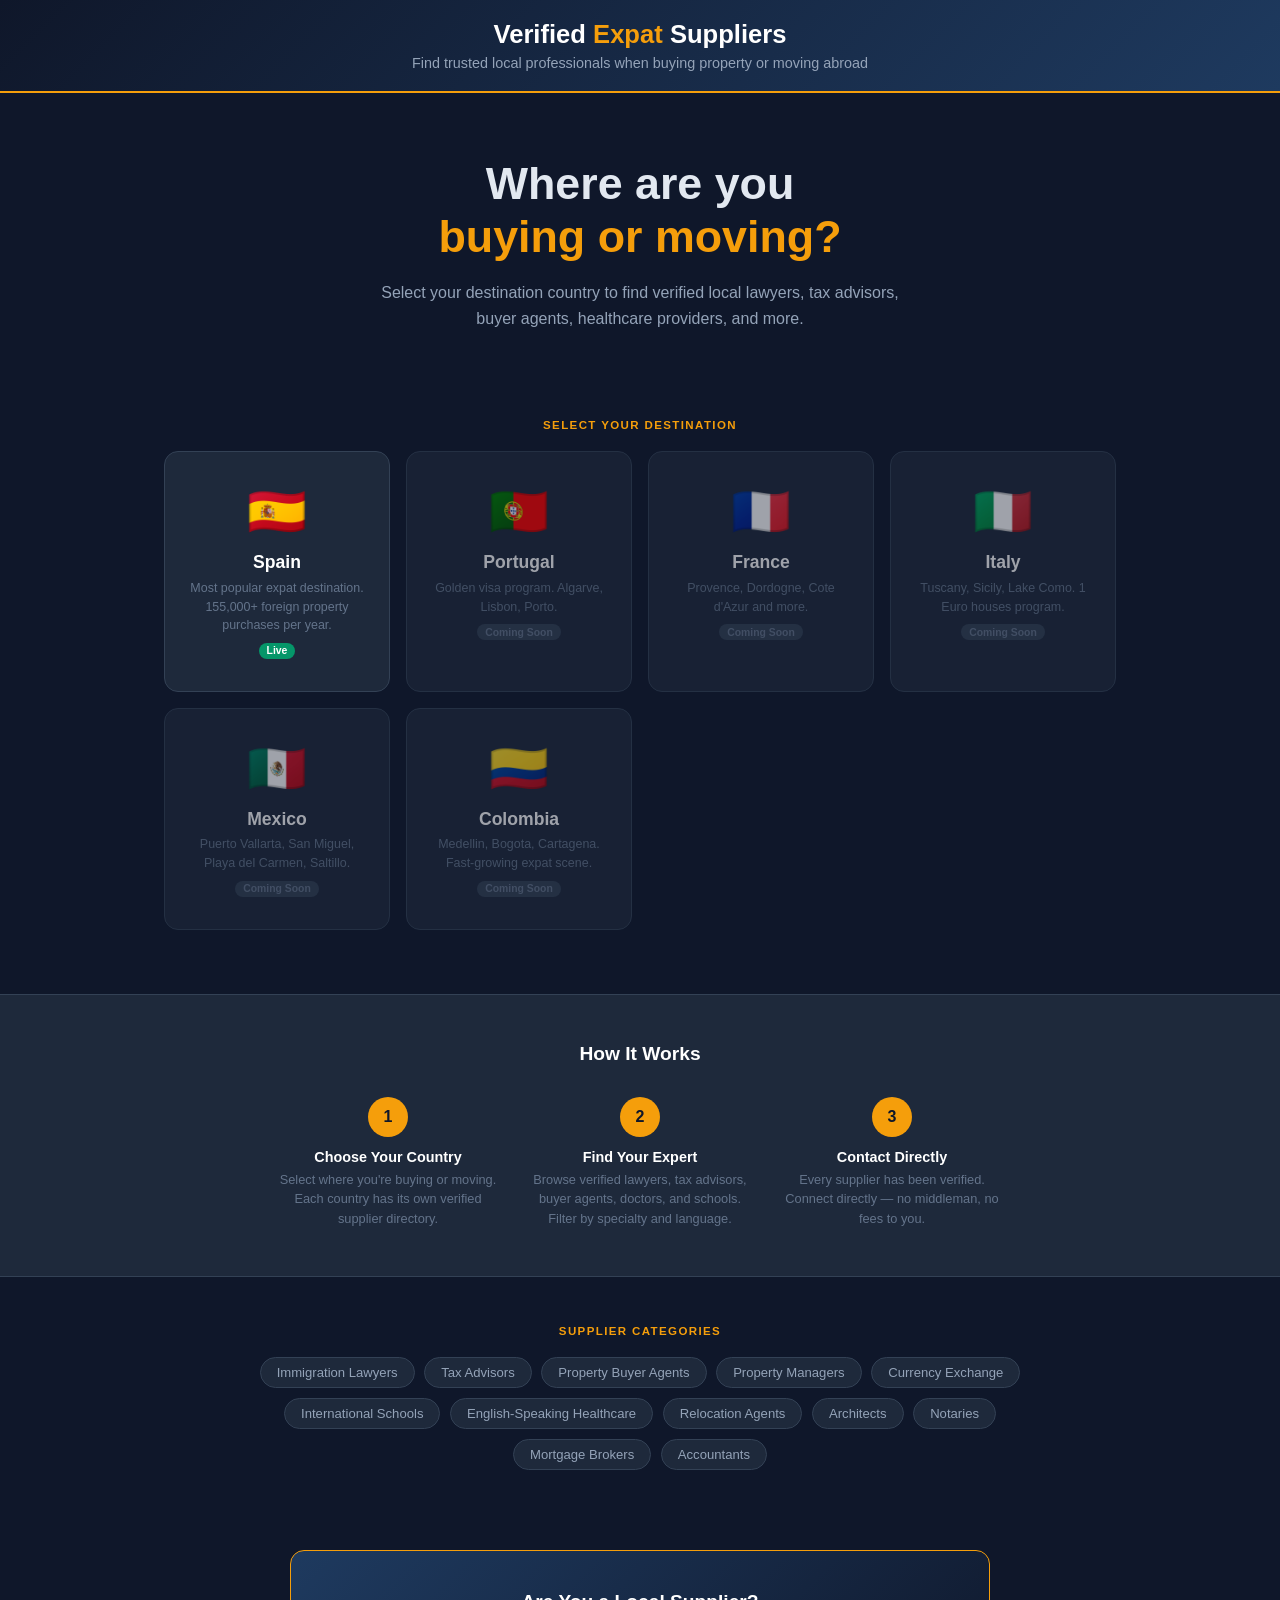
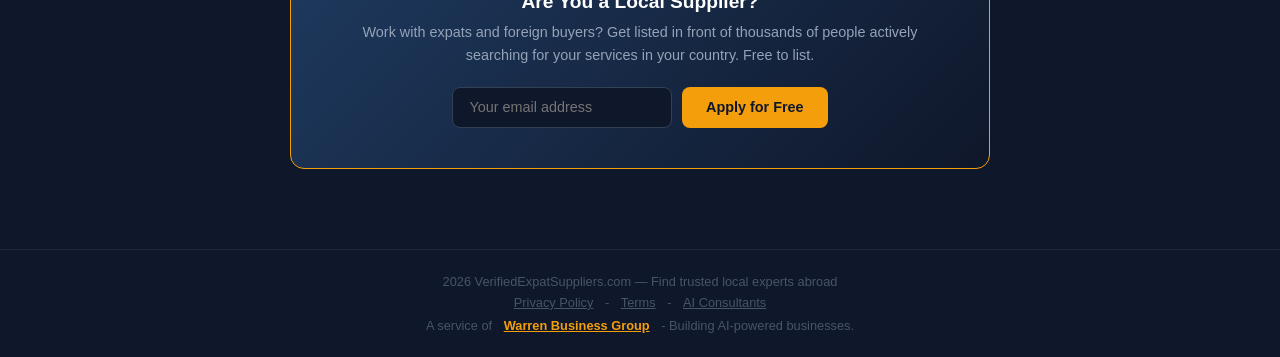
==== index.html @ 38e1bb11 "Add Google verification + AdSense" ====
<!DOCTYPE html>
<html lang="en">
<head>
  <meta name="google-site-verification" content="yyzo3aQHIK1LxIy3PZMqnrf1hSeuXZPA-B-aoXvJIKo" />
  <meta charset="UTF-8">
  <meta name="viewport" content="width=device-width, initial-scale=1.0">
  <title>Verified Expat Suppliers — Find Trusted Local Experts Abroad</title>
  <meta name="description" content="Find verified local suppliers when buying property or moving abroad. Immigration lawyers, tax advisors, buyer agents, healthcare and more. Spain, Portugal, France, Italy, Mexico.">
  <meta name="keywords" content="expat suppliers, moving abroad, buy property spain, expat lawyers, relocation services, verified professionals abroad">
  <link rel="canonical" href="https://verifiedexpatsuppliers.com/">
  <style>
    *, *::before, *::after { box-sizing: border-box; margin: 0; padding: 0; }
    :root { --gold: #f59e0b; --dark: #0f172a; --mid: #1e293b; --blue: #2563eb; --green: #059669; --gray: #64748b; }
    body { font-family: -apple-system, BlinkMacSystemFont, 'Segoe UI', Roboto, sans-serif; background: var(--dark); color: #e2e8f0; min-height: 100vh; }

    /* HEADER */
    header { background: linear-gradient(135deg, #0f172a 0%, #1e3a5f 100%); border-bottom: 2px solid var(--gold); padding: 1.25rem 1.5rem; text-align: center; }
    header h1 { font-size: 1.6rem; font-weight: 800; color: white; }
    header h1 span { color: var(--gold); }
    header p { color: #94a3b8; font-size: 0.9rem; margin-top: 0.35rem; }

    /* HERO */
    .hero { text-align: center; padding: 4rem 1.5rem 3rem; }
    .hero h2 { font-size: clamp(1.8rem, 4vw, 2.8rem); font-weight: 800; line-height: 1.2; margin-bottom: 1rem; }
    .hero h2 em { font-style: normal; color: var(--gold); }
    .hero p { color: #94a3b8; font-size: 1rem; max-width: 560px; margin: 0 auto 2.5rem; line-height: 1.6; }

    /* COUNTRY GRID */
    .country-section { max-width: 1000px; margin: 0 auto; padding: 0 1.5rem 4rem; }
    .section-label { font-size: 0.72rem; font-weight: 800; text-transform: uppercase; letter-spacing: 0.12em; color: var(--gold); margin-bottom: 1.25rem; text-align: center; }
    .country-grid { display: grid; grid-template-columns: repeat(auto-fit, minmax(200px, 1fr)); gap: 1rem; }
    .country-card { background: #1e293b; border: 1px solid #334155; border-radius: 14px; padding: 2rem 1.5rem; text-align: center; text-decoration: none; color: white; transition: all 0.2s; cursor: pointer; }
    .country-card:hover { border-color: var(--gold); background: #1a1a0f; transform: translateY(-2px); box-shadow: 0 8px 24px rgba(245,158,11,0.15); }
    .country-flag { font-size: 3rem; margin-bottom: 0.75rem; display: block; }
    .country-name { font-size: 1.1rem; font-weight: 800; margin-bottom: 0.35rem; }
    .country-sub { font-size: 0.78rem; color: #64748b; line-height: 1.5; }
    .country-badge { display: inline-block; background: var(--green); color: white; font-size: 0.65rem; font-weight: 700; padding: 0.15rem 0.5rem; border-radius: 99px; margin-top: 0.5rem; }
    .country-badge.soon { background: #334155; color: #64748b; }

    /* HOW IT WORKS */
    .how { background: #1e293b; border-top: 1px solid #334155; border-bottom: 1px solid #334155; padding: 3rem 1.5rem; text-align: center; }
    .how h3 { font-size: 1.2rem; font-weight: 800; color: white; margin-bottom: 2rem; }
    .steps { display: flex; justify-content: center; gap: 2rem; flex-wrap: wrap; max-width: 800px; margin: 0 auto; }
    .step { flex: 1; min-width: 180px; max-width: 220px; }
    .step-num { width: 40px; height: 40px; border-radius: 50%; background: var(--gold); color: var(--dark); font-size: 1rem; font-weight: 800; display: flex; align-items: center; justify-content: center; margin: 0 auto 0.75rem; }
    .step-title { font-size: 0.9rem; font-weight: 700; color: white; margin-bottom: 0.35rem; }
    .step-sub { font-size: 0.8rem; color: #64748b; line-height: 1.5; }

    /* CATEGORIES */
    .categories { max-width: 900px; margin: 3rem auto; padding: 0 1.5rem; text-align: center; }
    .cat-grid { display: flex; flex-wrap: wrap; gap: 0.6rem; justify-content: center; margin-top: 1rem; }
    .cat-pill { background: #1e293b; border: 1px solid #334155; border-radius: 99px; padding: 0.45rem 1rem; font-size: 0.82rem; color: #94a3b8; }

    /* ARE YOU A SUPPLIER */
    .supplier-cta { background: linear-gradient(135deg, #1e3a5f, #0f172a); border: 1px solid var(--gold); border-radius: 14px; padding: 2.5rem; text-align: center; max-width: 700px; margin: 0 auto 3rem; }
    .supplier-cta h3 { font-size: 1.2rem; font-weight: 800; color: white; margin-bottom: 0.5rem; }
    .supplier-cta p { color: #94a3b8; font-size: 0.9rem; margin-bottom: 1.25rem; line-height: 1.6; }
    .supplier-form { display: flex; gap: 0.6rem; justify-content: center; flex-wrap: wrap; }
    .supplier-form input { padding: 0.7rem 1rem; border-radius: 8px; border: 1.5px solid #334155; background: #0f172a; color: white; font-size: 0.9rem; min-width: 220px; outline: none; }
    .supplier-form button { background: var(--gold); color: var(--dark); border: none; padding: 0.7rem 1.5rem; border-radius: 8px; font-size: 0.9rem; font-weight: 700; cursor: pointer; }

    footer { text-align: center; padding: 1.5rem; color: #475569; font-size: 0.8rem; border-top: 1px solid #1e293b; }
    footer a { color: #475569; margin: 0 0.5rem; }
  </style>
  <script async src="https://pagead2.googlesyndication.com/pagead/js/adsbygoogle.js?client=ca-pub-6286935824893984" crossorigin="anonymous"></script>
</head>
<body>

<header>
  <h1>Verified <span>Expat</span> Suppliers</h1>
  <p>Find trusted local professionals when buying property or moving abroad</p>
</header>

<section class="hero">
  <h2>Where are you<br><em>buying or moving?</em></h2>
  <p>Select your destination country to find verified local lawyers, tax advisors, buyer agents, healthcare providers, and more.</p>
</section>

<section class="country-section">
  <div class="section-label">Select Your Destination</div>
  <div class="country-grid">
    <a class="country-card" href="https://spain.verifiedexpatsuppliers.com">
      <span class="country-flag">🇪🇸</span>
      <div class="country-name">Spain</div>
      <div class="country-sub">Most popular expat destination. 155,000+ foreign property purchases per year.</div>
      <span class="country-badge">Live</span>
    </a>
    <div class="country-card" style="opacity:0.6">
      <span class="country-flag">🇵🇹</span>
      <div class="country-name">Portugal</div>
      <div class="country-sub">Golden visa program. Algarve, Lisbon, Porto.</div>
      <span class="country-badge soon">Coming Soon</span>
    </div>
    <div class="country-card" style="opacity:0.6">
      <span class="country-flag">🇫🇷</span>
      <div class="country-name">France</div>
      <div class="country-sub">Provence, Dordogne, Cote d'Azur and more.</div>
      <span class="country-badge soon">Coming Soon</span>
    </div>
    <div class="country-card" style="opacity:0.6">
      <span class="country-flag">🇮🇹</span>
      <div class="country-name">Italy</div>
      <div class="country-sub">Tuscany, Sicily, Lake Como. 1 Euro houses program.</div>
      <span class="country-badge soon">Coming Soon</span>
    </div>
    <div class="country-card" style="opacity:0.6">
      <span class="country-flag">🇲🇽</span>
      <div class="country-name">Mexico</div>
      <div class="country-sub">Puerto Vallarta, San Miguel, Playa del Carmen, Saltillo.</div>
      <span class="country-badge soon">Coming Soon</span>
    </div>
    <div class="country-card" style="opacity:0.6">
      <span class="country-flag">🇨🇴</span>
      <div class="country-name">Colombia</div>
      <div class="country-sub">Medellin, Bogota, Cartagena. Fast-growing expat scene.</div>
      <span class="country-badge soon">Coming Soon</span>
    </div>
  </div>
</section>

<section class="how">
  <h3>How It Works</h3>
  <div class="steps">
    <div class="step">
      <div class="step-num">1</div>
      <div class="step-title">Choose Your Country</div>
      <div class="step-sub">Select where you're buying or moving. Each country has its own verified supplier directory.</div>
    </div>
    <div class="step">
      <div class="step-num">2</div>
      <div class="step-title">Find Your Expert</div>
      <div class="step-sub">Browse verified lawyers, tax advisors, buyer agents, doctors, and schools. Filter by specialty and language.</div>
    </div>
    <div class="step">
      <div class="step-num">3</div>
      <div class="step-title">Contact Directly</div>
      <div class="step-sub">Every supplier has been verified. Connect directly — no middleman, no fees to you.</div>
    </div>
  </div>
</section>

<section class="categories" style="margin-top:3rem">
  <div class="section-label">Supplier Categories</div>
  <div class="cat-grid">
    <div class="cat-pill">Immigration Lawyers</div>
    <div class="cat-pill">Tax Advisors</div>
    <div class="cat-pill">Property Buyer Agents</div>
    <div class="cat-pill">Property Managers</div>
    <div class="cat-pill">Currency Exchange</div>
    <div class="cat-pill">International Schools</div>
    <div class="cat-pill">English-Speaking Healthcare</div>
    <div class="cat-pill">Relocation Agents</div>
    <div class="cat-pill">Architects</div>
    <div class="cat-pill">Notaries</div>
    <div class="cat-pill">Mortgage Brokers</div>
    <div class="cat-pill">Accountants</div>
  </div>
</section>

<section style="padding: 2rem 1.5rem">
  <div class="supplier-cta">
    <h3>Are You a Local Supplier?</h3>
    <p>Work with expats and foreign buyers? Get listed in front of thousands of people actively searching for your services in your country. Free to list.</p>
    <div class="supplier-form">
      <input type="email" placeholder="Your email address">
      <button>Apply for Free</button>
    </div>
  </div>
</section>

<footer>
  <p>2026 VerifiedExpatSuppliers.com — Find trusted local experts abroad</p>
  <p style="margin-top:0.4rem"><a href="/privacy.html">Privacy Policy</a> - <a href="/terms.html">Terms</a> - <a href="https://verifiedaiconsultants.com">AI Consultants</a></p>
  <p style="margin-top:0.5rem">A service of <a href="https://warrenbg.com" style="color:#f59e0b;font-weight:700;">Warren Business Group</a> - Building AI-powered businesses.</p>
</footer>

</body>
</html>
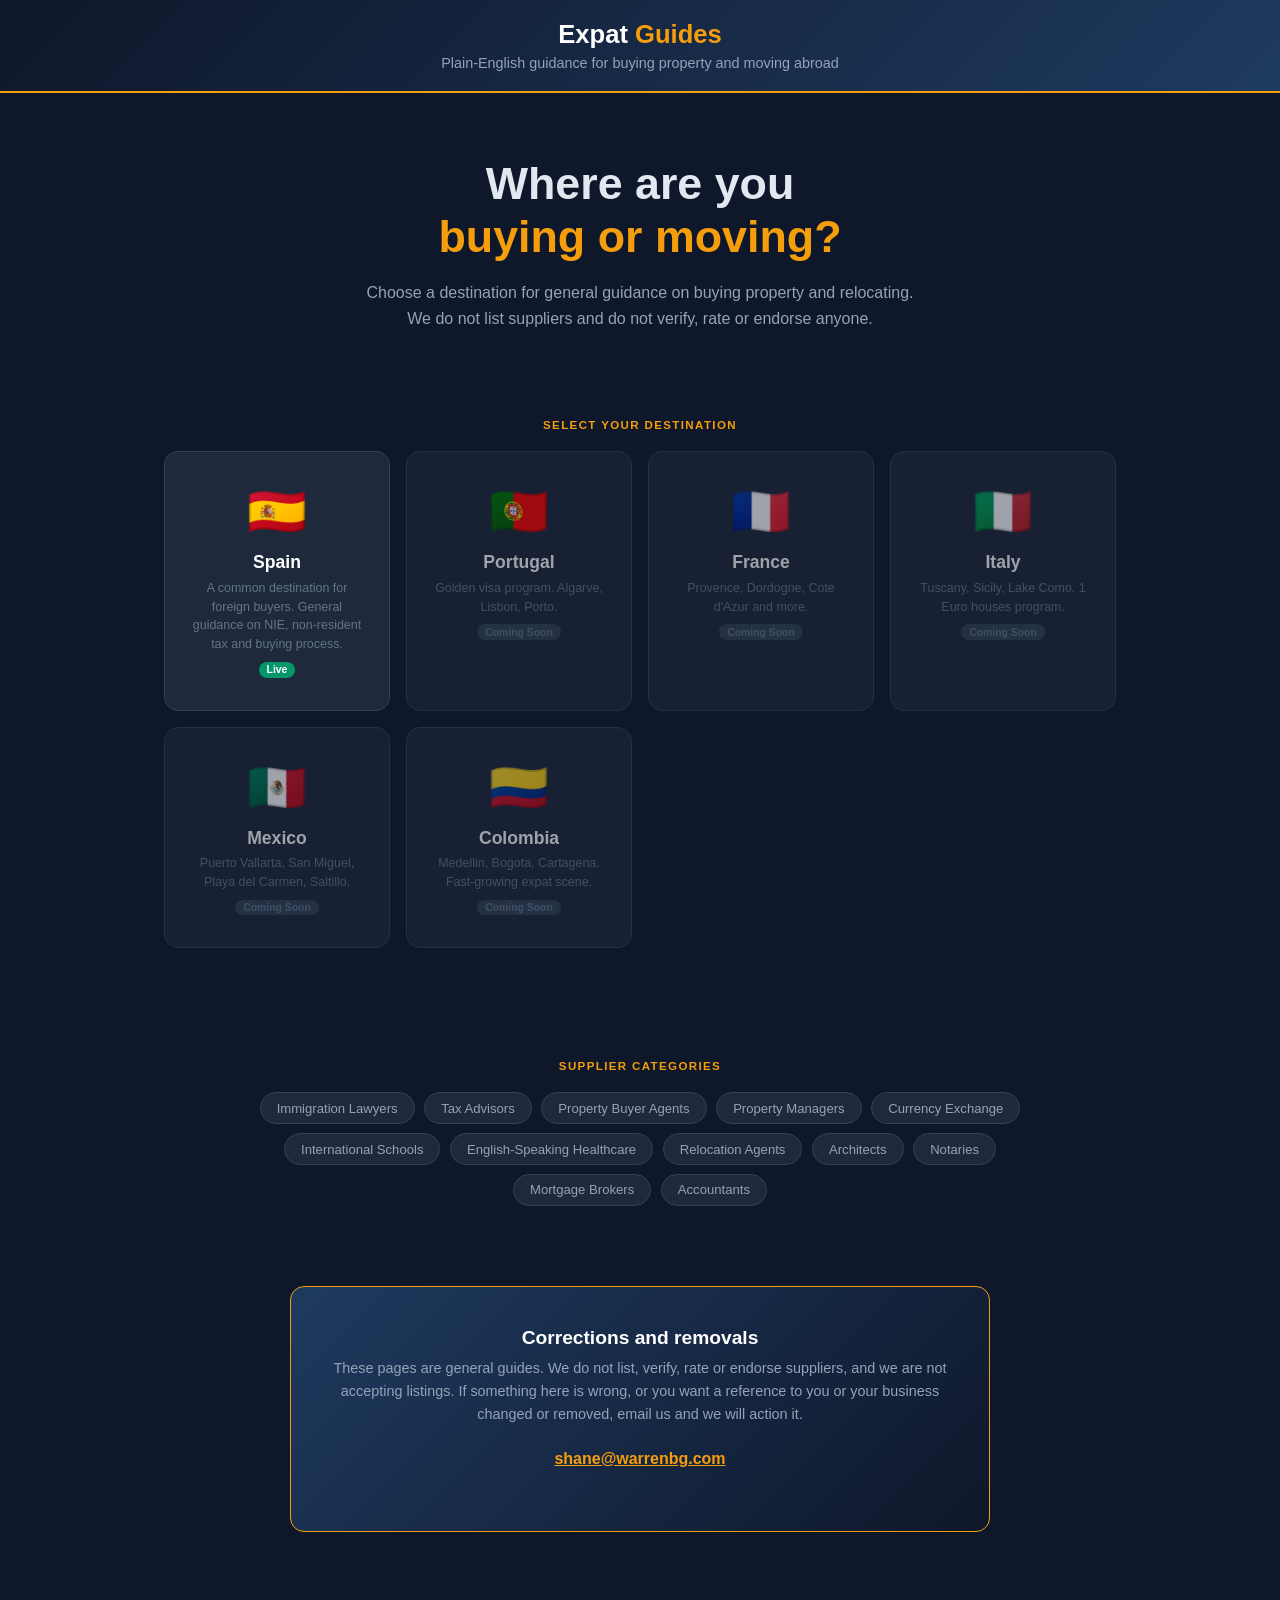
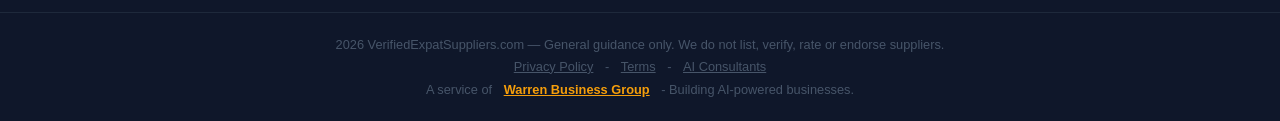
==== commit 46950dca: "Remove unsupported verification claims The hub asserted a verification process that was never run.  " ====
--- a/index.html
+++ b/index.html
@@ -4,9 +4,9 @@
   <meta name="google-site-verification" content="yyzo3aQHIK1LxIy3PZMqnrf1hSeuXZPA-B-aoXvJIKo" />
   <meta charset="UTF-8">
   <meta name="viewport" content="width=device-width, initial-scale=1.0">
-  <title>Verified Expat Suppliers — Find Trusted Local Experts Abroad</title>
-  <meta name="description" content="Find verified local suppliers when buying property or moving abroad. Immigration lawyers, tax advisors, buyer agents, healthcare and more. Spain, Portugal, France, Italy, Mexico.">
-  <meta name="keywords" content="expat suppliers, moving abroad, buy property spain, expat lawyers, relocation services, verified professionals abroad">
+  <title>Expat Guides — Buying Property and Moving Abroad</title>
+  <meta name="description" content="Plain-English guides for buying property and moving abroad. We do not list, verify, rate or endorse suppliers.">
+  <meta name="keywords" content="moving abroad, buying property abroad, expat guides">
   <link rel="canonical" href="https://verifiedexpatsuppliers.com/">
   <style>
     *, *::before, *::after { box-sizing: border-box; margin: 0; padding: 0; }
@@ -67,13 +67,13 @@
 <body>
 
 <header>
-  <h1>Verified <span>Expat</span> Suppliers</h1>
-  <p>Find trusted local professionals when buying property or moving abroad</p>
+  <h1>Expat <span>Guides</span></h1>
+  <p>Plain-English guidance for buying property and moving abroad</p>
 </header>
 
 <section class="hero">
   <h2>Where are you<br><em>buying or moving?</em></h2>
-  <p>Select your destination country to find verified local lawyers, tax advisors, buyer agents, healthcare providers, and more.</p>
+  <p>Choose a destination for general guidance on buying property and relocating. We do not list suppliers and do not verify, rate or endorse anyone.</p>
 </section>
 
 <section class="country-section">
@@ -82,7 +82,7 @@
     <a class="country-card" href="https://spain.verifiedexpatsuppliers.com">
       <span class="country-flag">🇪🇸</span>
       <div class="country-name">Spain</div>
-      <div class="country-sub">Most popular expat destination. 155,000+ foreign property purchases per year.</div>
+      <div class="country-sub">A common destination for foreign buyers. General guidance on NIE, non-resident tax and buying process.</div>
       <span class="country-badge">Live</span>
     </a>
     <div class="country-card" style="opacity:0.6">
@@ -118,26 +118,7 @@
   </div>
 </section>
 
-<section class="how">
-  <h3>How It Works</h3>
-  <div class="steps">
-    <div class="step">
-      <div class="step-num">1</div>
-      <div class="step-title">Choose Your Country</div>
-      <div class="step-sub">Select where you're buying or moving. Each country has its own verified supplier directory.</div>
-    </div>
-    <div class="step">
-      <div class="step-num">2</div>
-      <div class="step-title">Find Your Expert</div>
-      <div class="step-sub">Browse verified lawyers, tax advisors, buyer agents, doctors, and schools. Filter by specialty and language.</div>
-    </div>
-    <div class="step">
-      <div class="step-num">3</div>
-      <div class="step-title">Contact Directly</div>
-      <div class="step-sub">Every supplier has been verified. Connect directly — no middleman, no fees to you.</div>
-    </div>
-  </div>
-</section>
+
 
 <section class="categories" style="margin-top:3rem">
   <div class="section-label">Supplier Categories</div>
@@ -159,17 +140,14 @@
 
 <section style="padding: 2rem 1.5rem">
   <div class="supplier-cta">
-    <h3>Are You a Local Supplier?</h3>
-    <p>Work with expats and foreign buyers? Get listed in front of thousands of people actively searching for your services in your country. Free to list.</p>
-    <div class="supplier-form">
-      <input type="email" placeholder="Your email address">
-      <button>Apply for Free</button>
-    </div>
+    <h3>Corrections and removals</h3>
+    <p>These pages are general guides. We do not list, verify, rate or endorse suppliers, and we are not accepting listings. If something here is wrong, or you want a reference to you or your business changed or removed, email us and we will action it.</p>
+    <p style="font-size:1rem;font-weight:700"><a href="mailto:shane@warrenbg.com?subject=verifiedexpatsuppliers.com%20correction%20or%20removal" style="color:#f59e0b">shane@warrenbg.com</a></p>
   </div>
 </section>
 
 <footer>
-  <p>2026 VerifiedExpatSuppliers.com — Find trusted local experts abroad</p>
+  <p>2026 VerifiedExpatSuppliers.com — General guidance only. We do not list, verify, rate or endorse suppliers.</p>
   <p style="margin-top:0.4rem"><a href="/privacy.html">Privacy Policy</a> - <a href="/terms.html">Terms</a> - <a href="https://verifiedaiconsultants.com">AI Consultants</a></p>
   <p style="margin-top:0.5rem">A service of <a href="https://warrenbg.com" style="color:#f59e0b;font-weight:700;">Warren Business Group</a> - Building AI-powered businesses.</p>
 </footer>
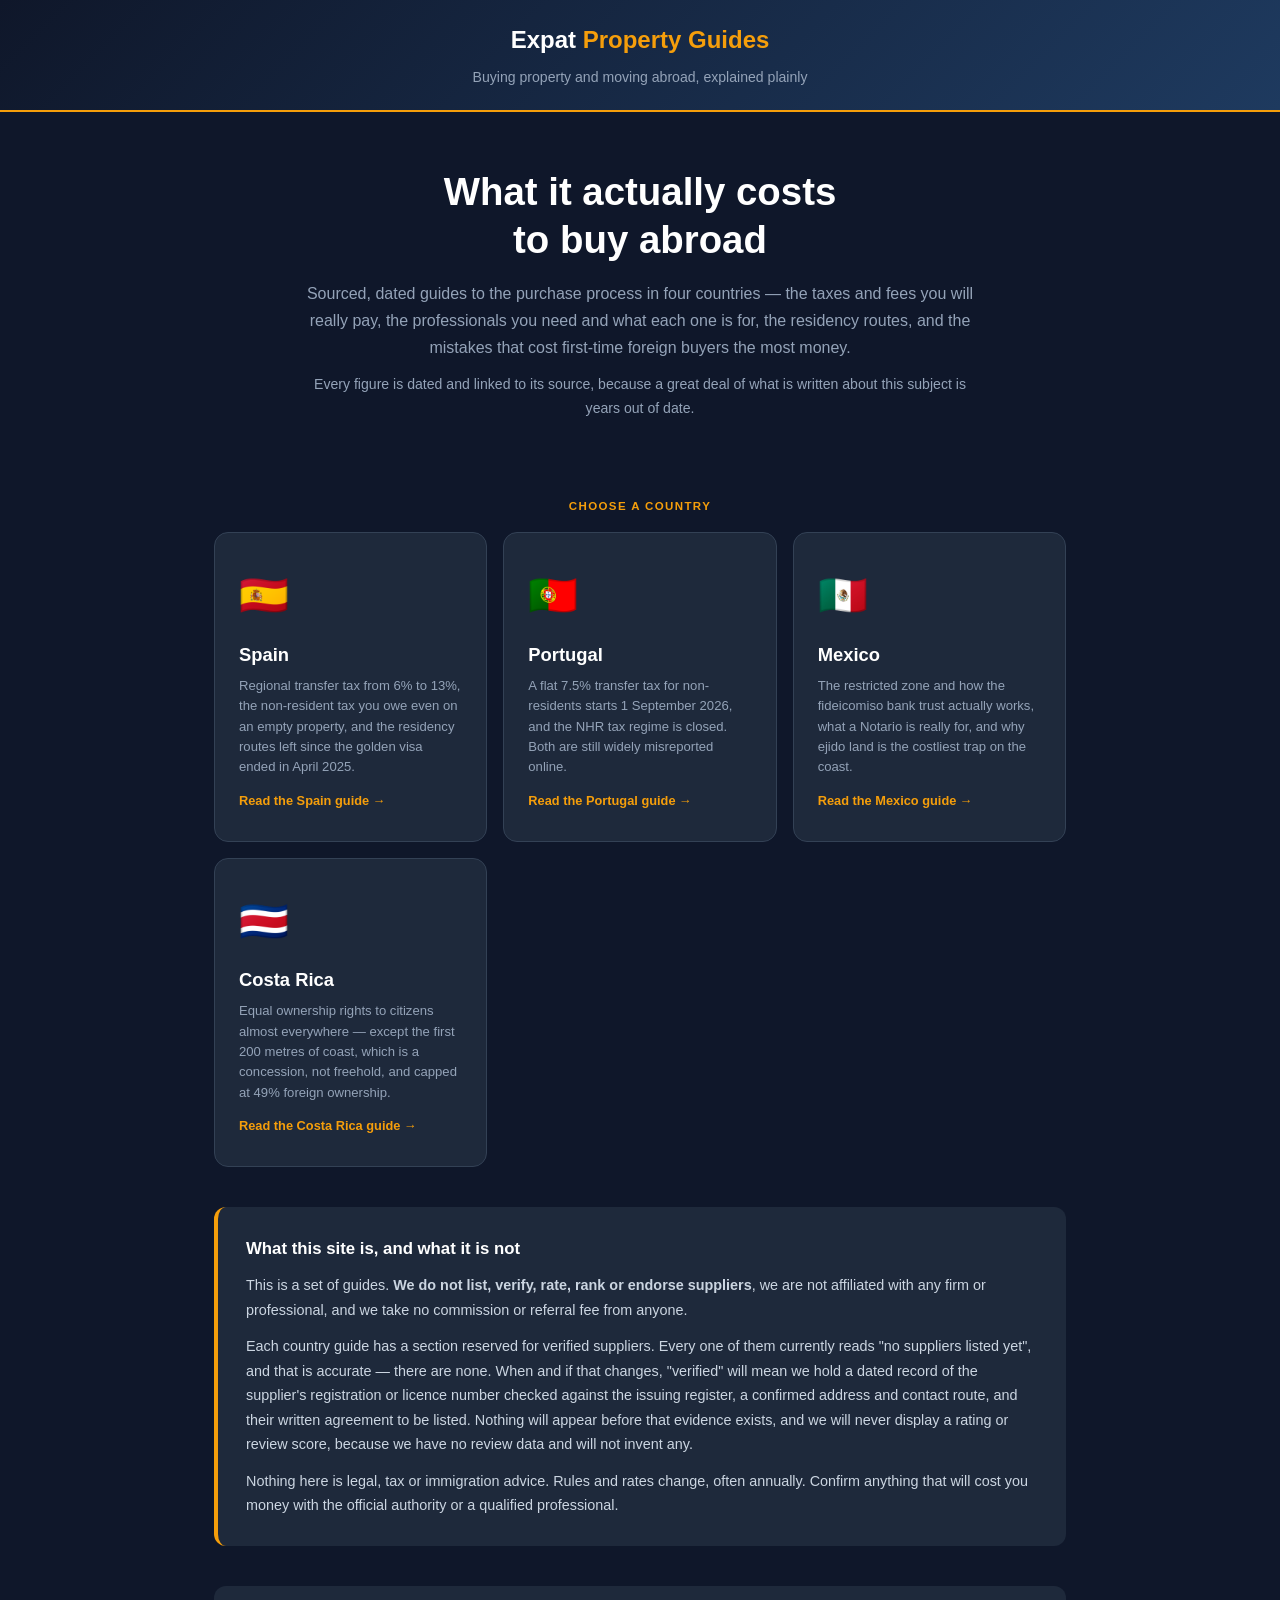
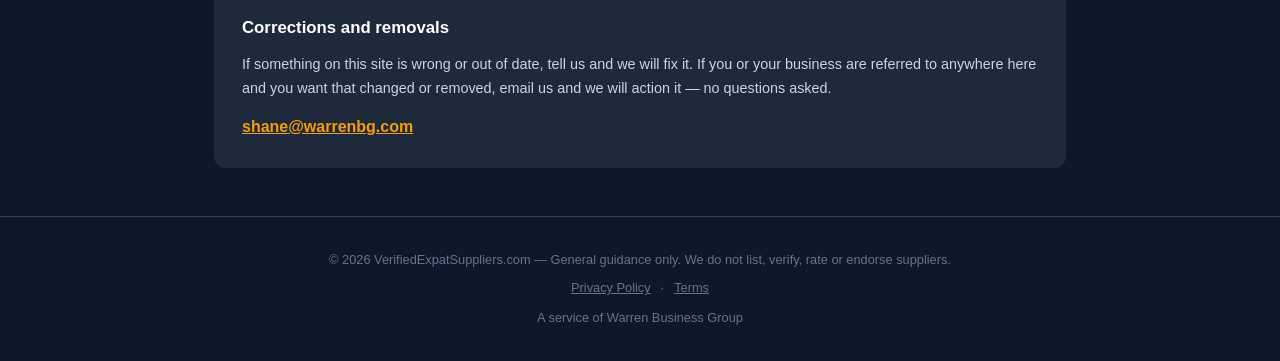
==== commit 80533eb9: "Consolidate four country guides into the hub Merges all guidance from the four country repos into /s" ====
--- a/index.html
+++ b/index.html
@@ -4,152 +4,100 @@
   <meta name="google-site-verification" content="yyzo3aQHIK1LxIy3PZMqnrf1hSeuXZPA-B-aoXvJIKo" />
   <meta charset="UTF-8">
   <meta name="viewport" content="width=device-width, initial-scale=1.0">
-  <title>Expat Guides — Buying Property and Moving Abroad</title>
-  <meta name="description" content="Plain-English guides for buying property and moving abroad. We do not list, verify, rate or endorse suppliers.">
-  <meta name="keywords" content="moving abroad, buying property abroad, expat guides">
+  <title>Buying Property Abroad — Country Guides for Spain, Portugal, Mexico and Costa Rica</title>
+  <meta name="description" content="Sourced, dated guides to buying property and moving abroad: costs, taxes, the professionals you need and residency routes. Spain, Portugal, Mexico, Costa Rica. We do not verify, rate or endorse suppliers.">
+  <meta name="keywords" content="buying property abroad, moving abroad, expat guide Spain Portugal Mexico Costa Rica">
   <link rel="canonical" href="https://verifiedexpatsuppliers.com/">
   <style>
     *, *::before, *::after { box-sizing: border-box; margin: 0; padding: 0; }
-    :root { --gold: #f59e0b; --dark: #0f172a; --mid: #1e293b; --blue: #2563eb; --green: #059669; --gray: #64748b; }
-    body { font-family: -apple-system, BlinkMacSystemFont, 'Segoe UI', Roboto, sans-serif; background: var(--dark); color: #e2e8f0; min-height: 100vh; }
-
-    /* HEADER */
-    header { background: linear-gradient(135deg, #0f172a 0%, #1e3a5f 100%); border-bottom: 2px solid var(--gold); padding: 1.25rem 1.5rem; text-align: center; }
-    header h1 { font-size: 1.6rem; font-weight: 800; color: white; }
-    header h1 span { color: var(--gold); }
-    header p { color: #94a3b8; font-size: 0.9rem; margin-top: 0.35rem; }
-
-    /* HERO */
-    .hero { text-align: center; padding: 4rem 1.5rem 3rem; }
-    .hero h2 { font-size: clamp(1.8rem, 4vw, 2.8rem); font-weight: 800; line-height: 1.2; margin-bottom: 1rem; }
-    .hero h2 em { font-style: normal; color: var(--gold); }
-    .hero p { color: #94a3b8; font-size: 1rem; max-width: 560px; margin: 0 auto 2.5rem; line-height: 1.6; }
-
-    /* COUNTRY GRID */
-    .country-section { max-width: 1000px; margin: 0 auto; padding: 0 1.5rem 4rem; }
-    .section-label { font-size: 0.72rem; font-weight: 800; text-transform: uppercase; letter-spacing: 0.12em; color: var(--gold); margin-bottom: 1.25rem; text-align: center; }
-    .country-grid { display: grid; grid-template-columns: repeat(auto-fit, minmax(200px, 1fr)); gap: 1rem; }
-    .country-card { background: #1e293b; border: 1px solid #334155; border-radius: 14px; padding: 2rem 1.5rem; text-align: center; text-decoration: none; color: white; transition: all 0.2s; cursor: pointer; }
-    .country-card:hover { border-color: var(--gold); background: #1a1a0f; transform: translateY(-2px); box-shadow: 0 8px 24px rgba(245,158,11,0.15); }
-    .country-flag { font-size: 3rem; margin-bottom: 0.75rem; display: block; }
-    .country-name { font-size: 1.1rem; font-weight: 800; margin-bottom: 0.35rem; }
-    .country-sub { font-size: 0.78rem; color: #64748b; line-height: 1.5; }
-    .country-badge { display: inline-block; background: var(--green); color: white; font-size: 0.65rem; font-weight: 700; padding: 0.15rem 0.5rem; border-radius: 99px; margin-top: 0.5rem; }
-    .country-badge.soon { background: #334155; color: #64748b; }
-
-    /* HOW IT WORKS */
-    .how { background: #1e293b; border-top: 1px solid #334155; border-bottom: 1px solid #334155; padding: 3rem 1.5rem; text-align: center; }
-    .how h3 { font-size: 1.2rem; font-weight: 800; color: white; margin-bottom: 2rem; }
-    .steps { display: flex; justify-content: center; gap: 2rem; flex-wrap: wrap; max-width: 800px; margin: 0 auto; }
-    .step { flex: 1; min-width: 180px; max-width: 220px; }
-    .step-num { width: 40px; height: 40px; border-radius: 50%; background: var(--gold); color: var(--dark); font-size: 1rem; font-weight: 800; display: flex; align-items: center; justify-content: center; margin: 0 auto 0.75rem; }
-    .step-title { font-size: 0.9rem; font-weight: 700; color: white; margin-bottom: 0.35rem; }
-    .step-sub { font-size: 0.8rem; color: #64748b; line-height: 1.5; }
-
-    /* CATEGORIES */
-    .categories { max-width: 900px; margin: 3rem auto; padding: 0 1.5rem; text-align: center; }
-    .cat-grid { display: flex; flex-wrap: wrap; gap: 0.6rem; justify-content: center; margin-top: 1rem; }
-    .cat-pill { background: #1e293b; border: 1px solid #334155; border-radius: 99px; padding: 0.45rem 1rem; font-size: 0.82rem; color: #94a3b8; }
-
-    /* ARE YOU A SUPPLIER */
-    .supplier-cta { background: linear-gradient(135deg, #1e3a5f, #0f172a); border: 1px solid var(--gold); border-radius: 14px; padding: 2.5rem; text-align: center; max-width: 700px; margin: 0 auto 3rem; }
-    .supplier-cta h3 { font-size: 1.2rem; font-weight: 800; color: white; margin-bottom: 0.5rem; }
-    .supplier-cta p { color: #94a3b8; font-size: 0.9rem; margin-bottom: 1.25rem; line-height: 1.6; }
-    .supplier-form { display: flex; gap: 0.6rem; justify-content: center; flex-wrap: wrap; }
-    .supplier-form input { padding: 0.7rem 1rem; border-radius: 8px; border: 1.5px solid #334155; background: #0f172a; color: white; font-size: 0.9rem; min-width: 220px; outline: none; }
-    .supplier-form button { background: var(--gold); color: var(--dark); border: none; padding: 0.7rem 1.5rem; border-radius: 8px; font-size: 0.9rem; font-weight: 700; cursor: pointer; }
-
-    footer { text-align: center; padding: 1.5rem; color: #475569; font-size: 0.8rem; border-top: 1px solid #1e293b; }
-    footer a { color: #475569; margin: 0 0.5rem; }
+    :root { --gold:#f59e0b; --dark:#0f172a; --mid:#1e293b; --line:#334155; --muted:#94a3b8; }
+    body { font-family:-apple-system,BlinkMacSystemFont,'Segoe UI',Roboto,sans-serif; background:var(--dark); color:#e2e8f0; line-height:1.7; }
+    a { color:var(--gold); }
+    header { background:linear-gradient(135deg,#0f172a,#1e3a5f); border-bottom:2px solid var(--gold); padding:1.25rem 1.5rem; text-align:center; }
+    header h1 { font-size:1.5rem; font-weight:800; color:#fff; }
+    header h1 span { color:var(--gold); }
+    header p { color:var(--muted); font-size:0.88rem; margin-top:0.3rem; }
+    .hero { text-align:center; padding:3.5rem 1.5rem 2rem; max-width:720px; margin:0 auto; }
+    .hero h2 { font-size:clamp(1.6rem,4vw,2.4rem); font-weight:800; color:#fff; line-height:1.25; margin-bottom:1rem; }
+    .hero p { color:var(--muted); font-size:1rem; margin-bottom:0.75rem; }
+    .wrap { max-width:900px; margin:0 auto; padding:0 1.5rem 3rem; }
+    .section-label { font-size:0.72rem; font-weight:800; text-transform:uppercase; letter-spacing:0.12em; color:var(--gold); margin:2rem 0 1rem; text-align:center; }
+    .country-grid { display:grid; grid-template-columns:repeat(auto-fit,minmax(240px,1fr)); gap:1rem; }
+    .country-card { background:var(--mid); border:1px solid var(--line); border-radius:14px; padding:1.75rem 1.5rem; text-decoration:none; color:#fff; transition:all 0.2s; display:block; }
+    .country-card:hover { border-color:var(--gold); transform:translateY(-2px); box-shadow:0 8px 24px rgba(245,158,11,0.15); }
+    .country-flag { font-size:2.5rem; display:block; margin-bottom:0.6rem; }
+    .country-name { font-size:1.15rem; font-weight:800; margin-bottom:0.35rem; }
+    .country-sub { font-size:0.82rem; color:var(--muted); line-height:1.55; }
+    .country-read { display:inline-block; margin-top:0.75rem; font-size:0.8rem; font-weight:700; color:var(--gold); }
+    .panel { background:var(--mid); border-radius:12px; padding:1.75rem; margin-top:2.5rem; }
+    .panel h3 { font-size:1.05rem; font-weight:800; color:#fff; margin-bottom:0.6rem; }
+    .panel p { color:#cbd5e1; font-size:0.9rem; margin-bottom:0.75rem; }
+    .honest { border-left:4px solid var(--gold); }
+    footer { border-top:1px solid var(--line); text-align:center; padding:2rem 1.5rem; color:#64748b; font-size:0.8rem; }
+    footer a { color:#64748b; margin:0 0.4rem; }
   </style>
   <script async src="https://pagead2.googlesyndication.com/pagead/js/adsbygoogle.js?client=ca-pub-6286935824893984" crossorigin="anonymous"></script>
 </head>
 <body>
 
 <header>
-  <h1>Expat <span>Guides</span></h1>
-  <p>Plain-English guidance for buying property and moving abroad</p>
+  <h1>Expat <span>Property Guides</span></h1>
+  <p>Buying property and moving abroad, explained plainly</p>
 </header>
 
 <section class="hero">
-  <h2>Where are you<br><em>buying or moving?</em></h2>
-  <p>Choose a destination for general guidance on buying property and relocating. We do not list suppliers and do not verify, rate or endorse anyone.</p>
+  <h2>What it actually costs<br>to buy abroad</h2>
+  <p>Sourced, dated guides to the purchase process in four countries — the taxes and fees you will really pay, the professionals you need and what each one is for, the residency routes, and the mistakes that cost first-time foreign buyers the most money.</p>
+  <p style="font-size:0.88rem">Every figure is dated and linked to its source, because a great deal of what is written about this subject is years out of date.</p>
 </section>
 
-<section class="country-section">
-  <div class="section-label">Select Your Destination</div>
+<div class="wrap">
+  <div class="section-label">Choose a country</div>
   <div class="country-grid">
-    <a class="country-card" href="https://spain.verifiedexpatsuppliers.com">
+    <a class="country-card" href="/spain/">
       <span class="country-flag">🇪🇸</span>
       <div class="country-name">Spain</div>
-      <div class="country-sub">A common destination for foreign buyers. General guidance on NIE, non-resident tax and buying process.</div>
-      <span class="country-badge">Live</span>
+      <div class="country-sub">Regional transfer tax from 6% to 13%, the non-resident tax you owe even on an empty property, and the residency routes left since the golden visa ended in April 2025.</div>
+      <span class="country-read">Read the Spain guide &rarr;</span>
     </a>
-    <div class="country-card" style="opacity:0.6">
+    <a class="country-card" href="/portugal/">
       <span class="country-flag">🇵🇹</span>
       <div class="country-name">Portugal</div>
-      <div class="country-sub">Golden visa program. Algarve, Lisbon, Porto.</div>
-      <span class="country-badge soon">Coming Soon</span>
-    </div>
-    <div class="country-card" style="opacity:0.6">
-      <span class="country-flag">🇫🇷</span>
-      <div class="country-name">France</div>
-      <div class="country-sub">Provence, Dordogne, Cote d'Azur and more.</div>
-      <span class="country-badge soon">Coming Soon</span>
-    </div>
-    <div class="country-card" style="opacity:0.6">
-      <span class="country-flag">🇮🇹</span>
-      <div class="country-name">Italy</div>
-      <div class="country-sub">Tuscany, Sicily, Lake Como. 1 Euro houses program.</div>
-      <span class="country-badge soon">Coming Soon</span>
-    </div>
-    <div class="country-card" style="opacity:0.6">
+      <div class="country-sub">A flat 7.5% transfer tax for non-residents starts 1 September 2026, and the NHR tax regime is closed. Both are still widely misreported online.</div>
+      <span class="country-read">Read the Portugal guide &rarr;</span>
+    </a>
+    <a class="country-card" href="/mexico/">
       <span class="country-flag">🇲🇽</span>
       <div class="country-name">Mexico</div>
-      <div class="country-sub">Puerto Vallarta, San Miguel, Playa del Carmen, Saltillo.</div>
-      <span class="country-badge soon">Coming Soon</span>
-    </div>
-    <div class="country-card" style="opacity:0.6">
-      <span class="country-flag">🇨🇴</span>
-      <div class="country-name">Colombia</div>
-      <div class="country-sub">Medellin, Bogota, Cartagena. Fast-growing expat scene.</div>
-      <span class="country-badge soon">Coming Soon</span>
-    </div>
+      <div class="country-sub">The restricted zone and how the fideicomiso bank trust actually works, what a Notario is really for, and why ejido land is the costliest trap on the coast.</div>
+      <span class="country-read">Read the Mexico guide &rarr;</span>
+    </a>
+    <a class="country-card" href="/costa-rica/">
+      <span class="country-flag">🇨🇷</span>
+      <div class="country-name">Costa Rica</div>
+      <div class="country-sub">Equal ownership rights to citizens almost everywhere — except the first 200 metres of coast, which is a concession, not freehold, and capped at 49% foreign ownership.</div>
+      <span class="country-read">Read the Costa Rica guide &rarr;</span>
+    </a>
   </div>
-</section>
 
+  <div class="panel honest">
+    <h3>What this site is, and what it is not</h3>
+    <p>This is a set of guides. <strong>We do not list, verify, rate, rank or endorse suppliers</strong>, we are not affiliated with any firm or professional, and we take no commission or referral fee from anyone.</p>
+    <p>Each country guide has a section reserved for verified suppliers. Every one of them currently reads "no suppliers listed yet", and that is accurate — there are none. When and if that changes, "verified" will mean we hold a dated record of the supplier's registration or licence number checked against the issuing register, a confirmed address and contact route, and their written agreement to be listed. Nothing will appear before that evidence exists, and we will never display a rating or review score, because we have no review data and will not invent any.</p>
+    <p style="margin-bottom:0">Nothing here is legal, tax or immigration advice. Rules and rates change, often annually. Confirm anything that will cost you money with the official authority or a qualified professional.</p>
+  </div>
 
-
-<section class="categories" style="margin-top:3rem">
-  <div class="section-label">Supplier Categories</div>
-  <div class="cat-grid">
-    <div class="cat-pill">Immigration Lawyers</div>
-    <div class="cat-pill">Tax Advisors</div>
-    <div class="cat-pill">Property Buyer Agents</div>
-    <div class="cat-pill">Property Managers</div>
-    <div class="cat-pill">Currency Exchange</div>
-    <div class="cat-pill">International Schools</div>
-    <div class="cat-pill">English-Speaking Healthcare</div>
-    <div class="cat-pill">Relocation Agents</div>
-    <div class="cat-pill">Architects</div>
-    <div class="cat-pill">Notaries</div>
-    <div class="cat-pill">Mortgage Brokers</div>
-    <div class="cat-pill">Accountants</div>
+  <div class="panel">
+    <h3>Corrections and removals</h3>
+    <p>If something on this site is wrong or out of date, tell us and we will fix it. If you or your business are referred to anywhere here and you want that changed or removed, email us and we will action it — no questions asked.</p>
+    <p style="font-size:1rem;font-weight:700;margin-bottom:0"><a href="mailto:shane@warrenbg.com?subject=verifiedexpatsuppliers.com%20correction%20or%20removal">shane@warrenbg.com</a></p>
   </div>
-</section>
-
-<section style="padding: 2rem 1.5rem">
-  <div class="supplier-cta">
-    <h3>Corrections and removals</h3>
-    <p>These pages are general guides. We do not list, verify, rate or endorse suppliers, and we are not accepting listings. If something here is wrong, or you want a reference to you or your business changed or removed, email us and we will action it.</p>
-    <p style="font-size:1rem;font-weight:700"><a href="mailto:shane@warrenbg.com?subject=verifiedexpatsuppliers.com%20correction%20or%20removal" style="color:#f59e0b">shane@warrenbg.com</a></p>
-  </div>
-</section>
+</div>
 
 <footer>
-  <p>2026 VerifiedExpatSuppliers.com — General guidance only. We do not list, verify, rate or endorse suppliers.</p>
-  <p style="margin-top:0.4rem"><a href="/privacy.html">Privacy Policy</a> - <a href="/terms.html">Terms</a> - <a href="https://verifiedaiconsultants.com">AI Consultants</a></p>
-  <p style="margin-top:0.5rem">A service of <a href="https://warrenbg.com" style="color:#f59e0b;font-weight:700;">Warren Business Group</a> - Building AI-powered businesses.</p>
+  <p>&copy; 2026 VerifiedExpatSuppliers.com — General guidance only. We do not list, verify, rate or endorse suppliers.</p>
+  <p style="margin-top:0.4rem"><a href="/privacy.html">Privacy Policy</a> · <a href="/terms.html">Terms</a></p>
+  <p style="margin-top:0.5rem">A service of Warren Business Group</p>
 </footer>
 
 </body>
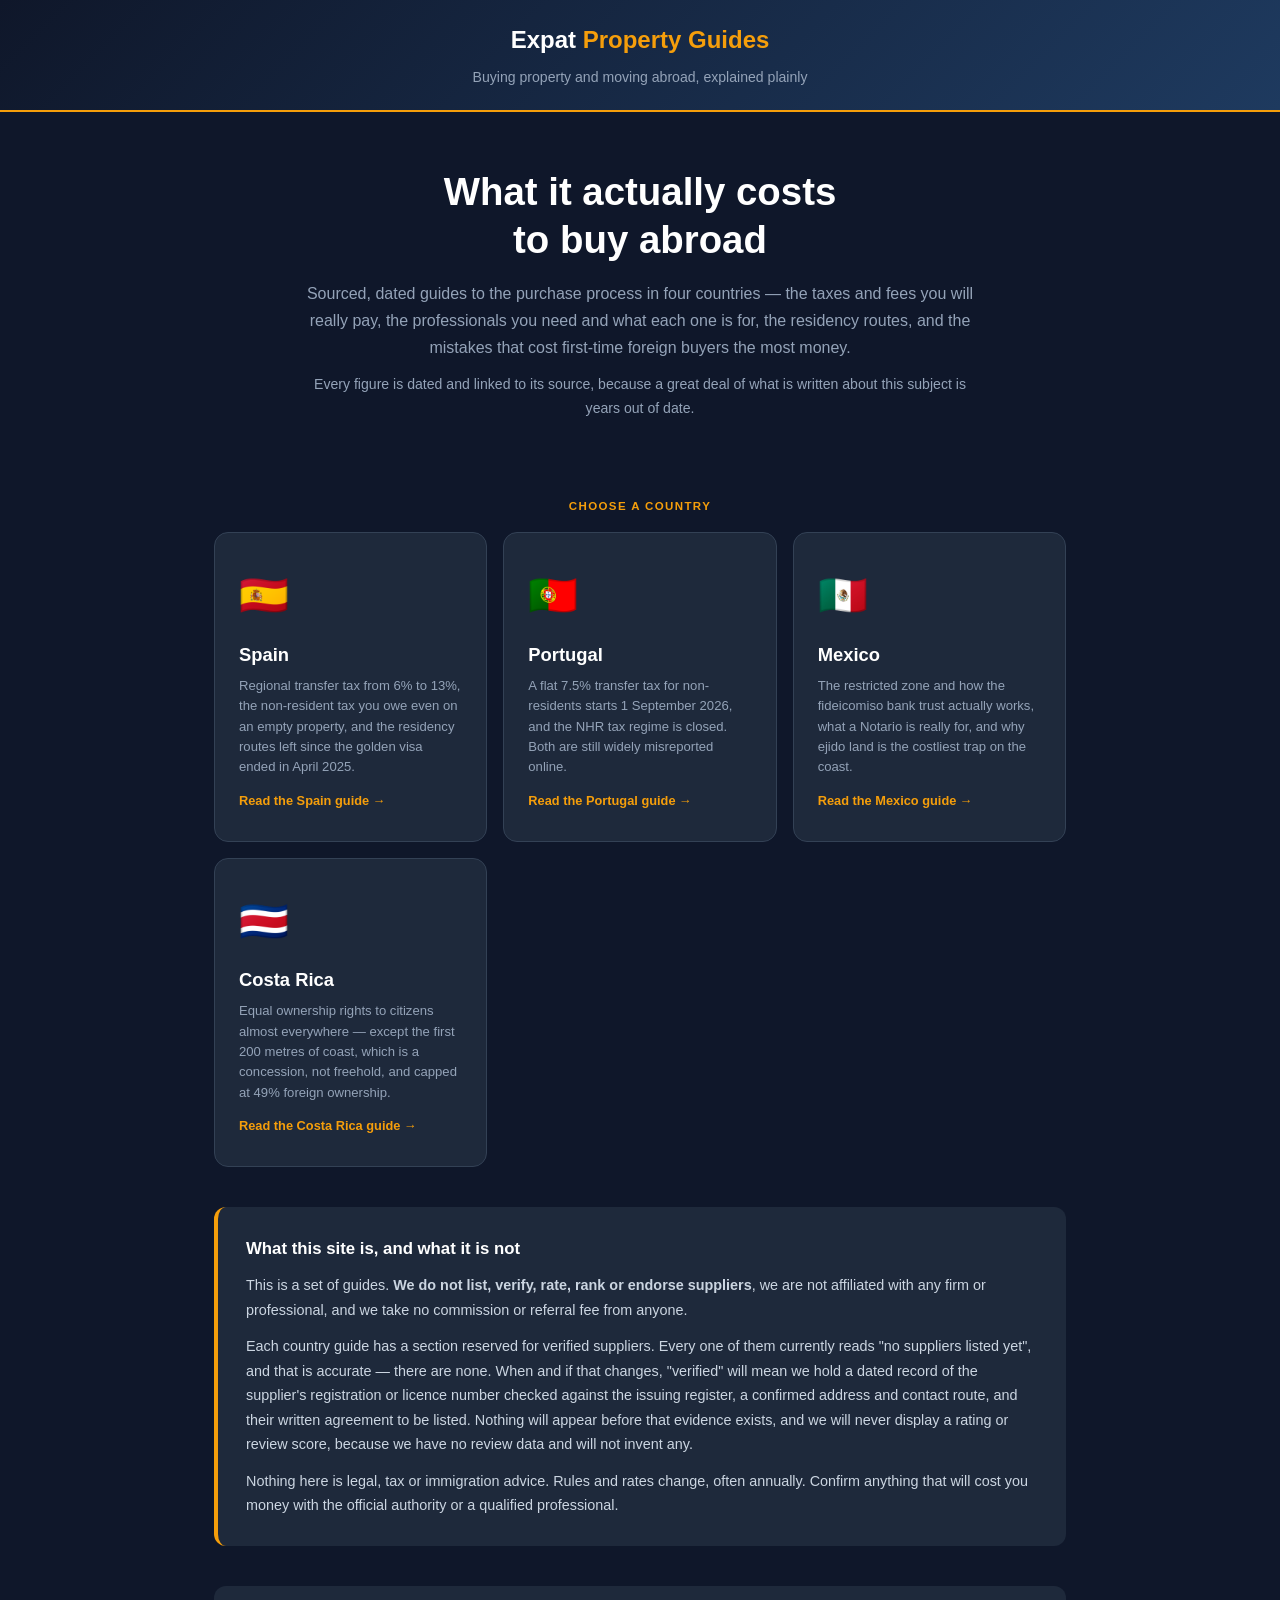
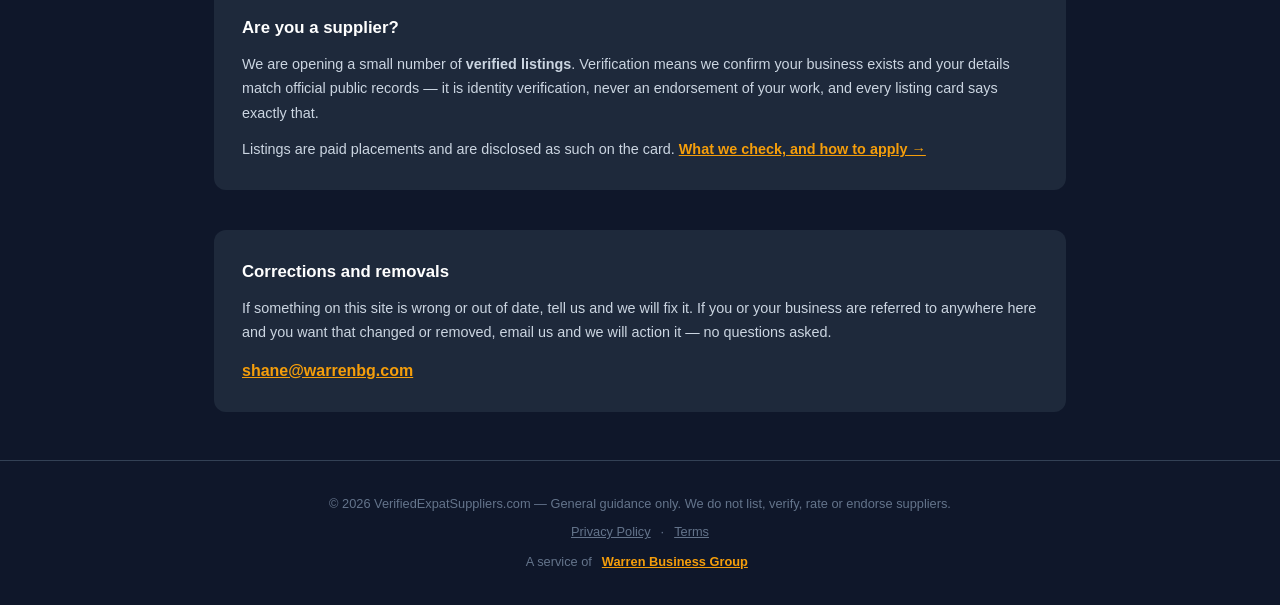
==== commit c52f5403: "Add /for-suppliers, the verification runbook, and owner drafts Makes the "verified" in the domain na" ====
--- a/index.html
+++ b/index.html
@@ -88,6 +88,12 @@
   </div>
 
   <div class="panel">
+    <h3>Are you a supplier?</h3>
+    <p>We are opening a small number of <strong>verified listings</strong>. Verification means we confirm your business exists and your details match official public records — it is identity verification, never an endorsement of your work, and every listing card says exactly that.</p>
+    <p style="margin-bottom:0">Listings are paid placements and are disclosed as such on the card. <a href="/for-suppliers/"><strong>What we check, and how to apply &rarr;</strong></a></p>
+  </div>
+
+  <div class="panel">
     <h3>Corrections and removals</h3>
     <p>If something on this site is wrong or out of date, tell us and we will fix it. If you or your business are referred to anywhere here and you want that changed or removed, email us and we will action it — no questions asked.</p>
     <p style="font-size:1rem;font-weight:700;margin-bottom:0"><a href="mailto:shane@warrenbg.com?subject=verifiedexpatsuppliers.com%20correction%20or%20removal">shane@warrenbg.com</a></p>
@@ -97,7 +103,7 @@
 <footer>
   <p>&copy; 2026 VerifiedExpatSuppliers.com — General guidance only. We do not list, verify, rate or endorse suppliers.</p>
   <p style="margin-top:0.4rem"><a href="/privacy.html">Privacy Policy</a> · <a href="/terms.html">Terms</a></p>
-  <p style="margin-top:0.5rem">A service of Warren Business Group</p>
+  <p style="margin-top:0.5rem">A service of <a href="https://warrenbg.com" style="color:#f59e0b;font-weight:700;">Warren Business Group</a></p>
 </footer>
 
 </body>
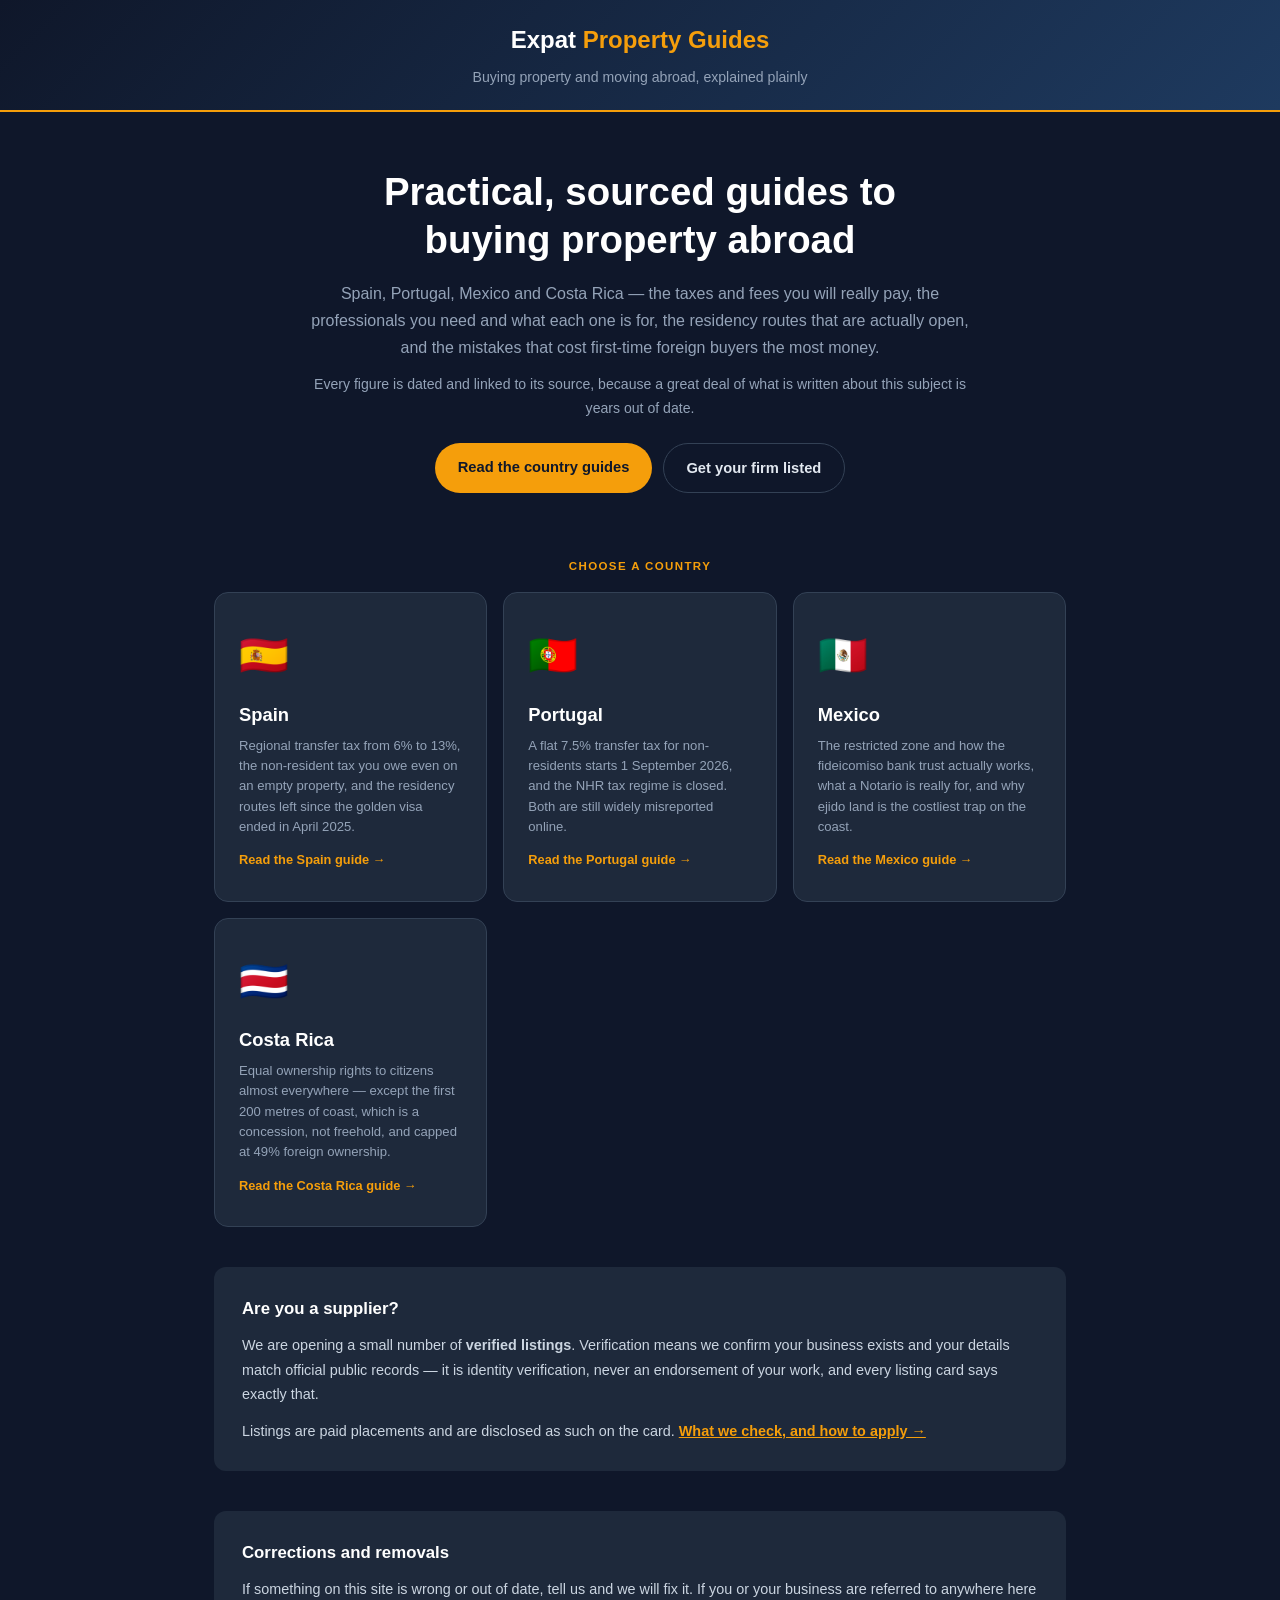
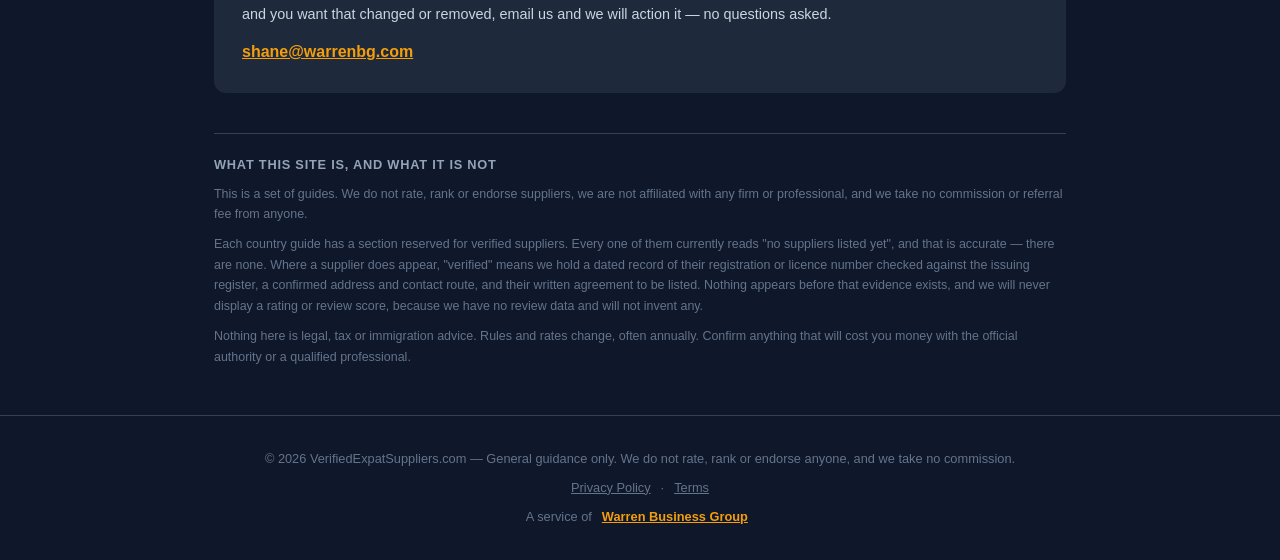
==== commit 7a5f8161: "Lead with the guides: disclaimers to footer small print, benefit-first hero and CTAs Country guides " ====
--- a/index.html
+++ b/index.html
@@ -5,7 +5,7 @@
   <meta charset="UTF-8">
   <meta name="viewport" content="width=device-width, initial-scale=1.0">
   <title>Buying Property Abroad — Country Guides for Spain, Portugal, Mexico and Costa Rica</title>
-  <meta name="description" content="Sourced, dated guides to buying property and moving abroad: costs, taxes, the professionals you need and residency routes. Spain, Portugal, Mexico, Costa Rica. We do not verify, rate or endorse suppliers.">
+  <meta name="description" content="Practical, sourced guides to buying property in Spain, Portugal, Mexico and Costa Rica: what it really costs, which taxes apply, the professionals you need, and the residency routes that are open in 2026.">
   <meta name="keywords" content="buying property abroad, moving abroad, expat guide Spain Portugal Mexico Costa Rica">
   <link rel="canonical" href="https://verifiedexpatsuppliers.com/">
   <style>
@@ -33,6 +33,14 @@
     .panel h3 { font-size:1.05rem; font-weight:800; color:#fff; margin-bottom:0.6rem; }
     .panel p { color:#cbd5e1; font-size:0.9rem; margin-bottom:0.75rem; }
     .honest { border-left:4px solid var(--gold); }
+    .hero-ctas { display:flex; gap:0.7rem; justify-content:center; flex-wrap:wrap; margin-top:1.4rem; }
+    .btn { display:inline-block; text-decoration:none; font-weight:700; font-size:0.92rem; padding:0.7rem 1.4rem; border-radius:99px; }
+    .btn-primary { background:var(--gold); color:#0f172a; }
+    .btn-ghost { border:1.5px solid var(--line); color:#e2e8f0; }
+    .btn-ghost:hover { border-color:var(--gold); color:var(--gold); }
+    .smallprint { border-top:1px solid var(--line); margin-top:2.5rem; padding-top:1.25rem; font-size:0.78rem; color:#64748b; line-height:1.65; }
+    .smallprint h3 { font-size:0.8rem; font-weight:800; color:#94a3b8; margin-bottom:0.5rem; text-transform:uppercase; letter-spacing:0.06em; }
+    .smallprint p { margin-bottom:0.6rem; }
     footer { border-top:1px solid var(--line); text-align:center; padding:2rem 1.5rem; color:#64748b; font-size:0.8rem; }
     footer a { color:#64748b; margin:0 0.4rem; }
   </style>
@@ -46,13 +54,17 @@
 </header>
 
 <section class="hero">
-  <h2>What it actually costs<br>to buy abroad</h2>
-  <p>Sourced, dated guides to the purchase process in four countries — the taxes and fees you will really pay, the professionals you need and what each one is for, the residency routes, and the mistakes that cost first-time foreign buyers the most money.</p>
+  <h2>Practical, sourced guides to<br>buying property abroad</h2>
+  <p>Spain, Portugal, Mexico and Costa Rica — the taxes and fees you will really pay, the professionals you need and what each one is for, the residency routes that are actually open, and the mistakes that cost first-time foreign buyers the most money.</p>
   <p style="font-size:0.88rem">Every figure is dated and linked to its source, because a great deal of what is written about this subject is years out of date.</p>
+  <div class="hero-ctas">
+    <a class="btn btn-primary" href="#guides">Read the country guides</a>
+    <a class="btn btn-ghost" href="/for-suppliers/">Get your firm listed</a>
+  </div>
 </section>
 
 <div class="wrap">
-  <div class="section-label">Choose a country</div>
+  <div class="section-label" id="guides">Choose a country</div>
   <div class="country-grid">
     <a class="country-card" href="/spain/">
       <span class="country-flag">🇪🇸</span>
@@ -80,13 +92,6 @@
     </a>
   </div>
 
-  <div class="panel honest">
-    <h3>What this site is, and what it is not</h3>
-    <p>This is a set of guides. <strong>We do not list, verify, rate, rank or endorse suppliers</strong>, we are not affiliated with any firm or professional, and we take no commission or referral fee from anyone.</p>
-    <p>Each country guide has a section reserved for verified suppliers. Every one of them currently reads "no suppliers listed yet", and that is accurate — there are none. When and if that changes, "verified" will mean we hold a dated record of the supplier's registration or licence number checked against the issuing register, a confirmed address and contact route, and their written agreement to be listed. Nothing will appear before that evidence exists, and we will never display a rating or review score, because we have no review data and will not invent any.</p>
-    <p style="margin-bottom:0">Nothing here is legal, tax or immigration advice. Rules and rates change, often annually. Confirm anything that will cost you money with the official authority or a qualified professional.</p>
-  </div>
-
   <div class="panel">
     <h3>Are you a supplier?</h3>
     <p>We are opening a small number of <strong>verified listings</strong>. Verification means we confirm your business exists and your details match official public records — it is identity verification, never an endorsement of your work, and every listing card says exactly that.</p>
@@ -98,10 +103,16 @@
     <p>If something on this site is wrong or out of date, tell us and we will fix it. If you or your business are referred to anywhere here and you want that changed or removed, email us and we will action it — no questions asked.</p>
     <p style="font-size:1rem;font-weight:700;margin-bottom:0"><a href="mailto:shane@warrenbg.com?subject=verifiedexpatsuppliers.com%20correction%20or%20removal">shane@warrenbg.com</a></p>
   </div>
+  <div class="smallprint">
+    <h3>What this site is, and what it is not</h3>
+    <p>This is a set of guides. We do not rate, rank or endorse suppliers, we are not affiliated with any firm or professional, and we take no commission or referral fee from anyone.</p>
+    <p>Each country guide has a section reserved for verified suppliers. Every one of them currently reads "no suppliers listed yet", and that is accurate — there are none. Where a supplier does appear, "verified" means we hold a dated record of their registration or licence number checked against the issuing register, a confirmed address and contact route, and their written agreement to be listed. Nothing appears before that evidence exists, and we will never display a rating or review score, because we have no review data and will not invent any.</p>
+    <p style="margin-bottom:0">Nothing here is legal, tax or immigration advice. Rules and rates change, often annually. Confirm anything that will cost you money with the official authority or a qualified professional.</p>
+  </div>
 </div>
 
 <footer>
-  <p>&copy; 2026 VerifiedExpatSuppliers.com — General guidance only. We do not list, verify, rate or endorse suppliers.</p>
+  <p>&copy; 2026 VerifiedExpatSuppliers.com — General guidance only. We do not rate, rank or endorse anyone, and we take no commission.</p>
   <p style="margin-top:0.4rem"><a href="/privacy.html">Privacy Policy</a> · <a href="/terms.html">Terms</a></p>
   <p style="margin-top:0.5rem">A service of <a href="https://warrenbg.com" style="color:#f59e0b;font-weight:700;">Warren Business Group</a></p>
 </footer>
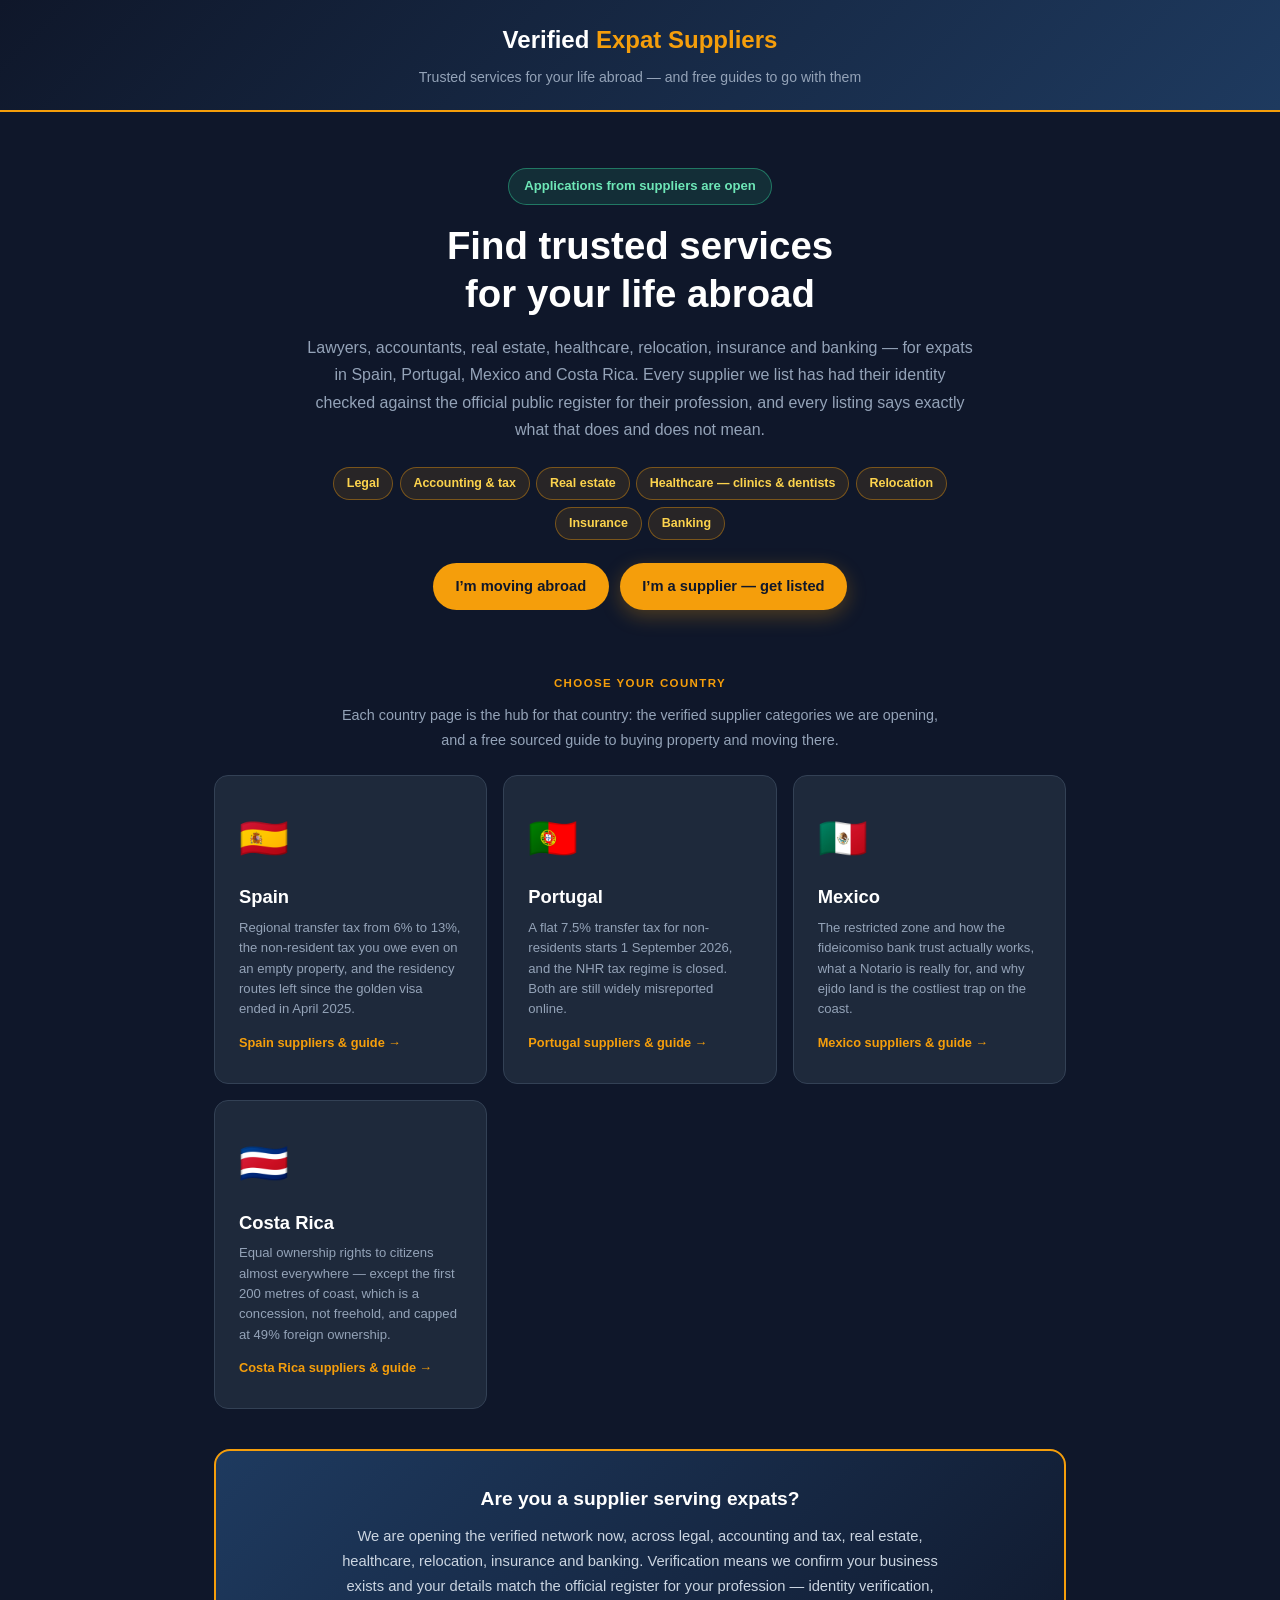
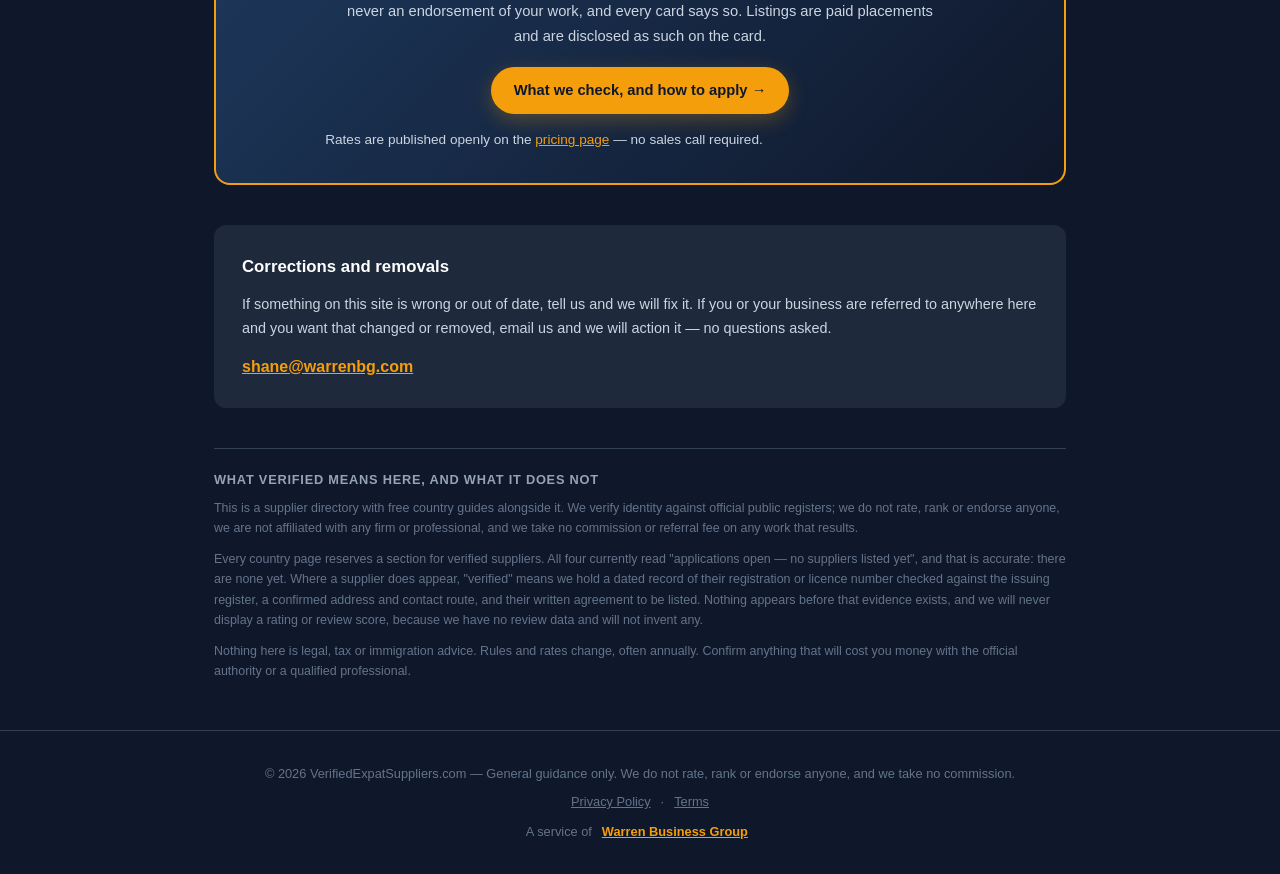
==== commit bc2eeea4: "Restore the directory identity: suppliers first, guides as the free resource Hub, country pages, /fo" ====
--- a/index.html
+++ b/index.html
@@ -4,9 +4,9 @@
   <meta name="google-site-verification" content="yyzo3aQHIK1LxIy3PZMqnrf1hSeuXZPA-B-aoXvJIKo" />
   <meta charset="UTF-8">
   <meta name="viewport" content="width=device-width, initial-scale=1.0">
-  <title>Buying Property Abroad — Country Guides for Spain, Portugal, Mexico and Costa Rica</title>
-  <meta name="description" content="Practical, sourced guides to buying property in Spain, Portugal, Mexico and Costa Rica: what it really costs, which taxes apply, the professionals you need, and the residency routes that are open in 2026.">
-  <meta name="keywords" content="buying property abroad, moving abroad, expat guide Spain Portugal Mexico Costa Rica">
+  <title>Verified Suppliers for Expats — Lawyers, Accountants, Healthcare and More in Spain, Portugal, Mexico and Costa Rica</title>
+  <meta name="description" content="A directory of identity-verified service suppliers for expats — legal, accounting and tax, real estate, healthcare, relocation, insurance and banking — in Spain, Portugal, Mexico and Costa Rica. Applications from suppliers are open. Free sourced country guides alongside.">
+  <meta name="keywords" content="expat lawyers Spain, expat accountants Portugal, expat services Mexico, relocation Costa Rica, verified expat suppliers directory">
   <link rel="canonical" href="https://verifiedexpatsuppliers.com/">
   <style>
     *, *::before, *::after { box-sizing: border-box; margin: 0; padding: 0; }
@@ -41,6 +41,13 @@
     .smallprint { border-top:1px solid var(--line); margin-top:2.5rem; padding-top:1.25rem; font-size:0.78rem; color:#64748b; line-height:1.65; }
     .smallprint h3 { font-size:0.8rem; font-weight:800; color:#94a3b8; margin-bottom:0.5rem; text-transform:uppercase; letter-spacing:0.06em; }
     .smallprint p { margin-bottom:0.6rem; }
+    .chips { display:flex; flex-wrap:wrap; gap:0.4rem; justify-content:center; margin:1.5rem auto 0; max-width:660px; }
+    .chip { background:rgba(245,158,11,0.11); border:1px solid rgba(245,158,11,0.4); color:#fcd34d; font-size:0.78rem; font-weight:700; padding:0.32rem 0.8rem; border-radius:99px; }
+    .open-note { display:inline-block; background:rgba(52,211,153,0.12); border:1px solid rgba(52,211,153,0.45); color:#6ee7b7; font-size:0.82rem; font-weight:700; padding:0.4rem 0.95rem; border-radius:99px; margin-bottom:1.1rem; }
+    .btn-supplier { background:var(--gold); color:#0f172a; box-shadow:0 6px 20px rgba(245,158,11,0.28); }
+    .supplier-band { background:linear-gradient(135deg,#1e3a5f,#0f172a); border:2px solid var(--gold); border-radius:16px; padding:2rem 1.75rem; margin-top:2.5rem; text-align:center; }
+    .supplier-band h3 { font-size:1.2rem; font-weight:800; color:#fff; margin-bottom:0.5rem; }
+    .supplier-band p { color:#cbd5e1; font-size:0.92rem; max-width:600px; margin:0 auto 1.1rem; }
     footer { border-top:1px solid var(--line); text-align:center; padding:2rem 1.5rem; color:#64748b; font-size:0.8rem; }
     footer a { color:#64748b; margin:0 0.4rem; }
   </style>
@@ -49,53 +56,64 @@
 <body>
 
 <header>
-  <h1>Expat <span>Property Guides</span></h1>
-  <p>Buying property and moving abroad, explained plainly</p>
+  <h1>Verified <span>Expat Suppliers</span></h1>
+  <p>Trusted services for your life abroad — and free guides to go with them</p>
 </header>
 
 <section class="hero">
-  <h2>Practical, sourced guides to<br>buying property abroad</h2>
-  <p>Spain, Portugal, Mexico and Costa Rica — the taxes and fees you will really pay, the professionals you need and what each one is for, the residency routes that are actually open, and the mistakes that cost first-time foreign buyers the most money.</p>
-  <p style="font-size:0.88rem">Every figure is dated and linked to its source, because a great deal of what is written about this subject is years out of date.</p>
+  <div class="open-note">Applications from suppliers are open</div>
+  <h2>Find trusted services<br>for your life abroad</h2>
+  <p>Lawyers, accountants, real estate, healthcare, relocation, insurance and banking — for expats in Spain, Portugal, Mexico and Costa Rica. Every supplier we list has had their identity checked against the official public register for their profession, and every listing says exactly what that does and does not mean.</p>
+  <div class="chips">
+    <span class="chip">Legal</span>
+    <span class="chip">Accounting &amp; tax</span>
+    <span class="chip">Real estate</span>
+    <span class="chip">Healthcare — clinics &amp; dentists</span>
+    <span class="chip">Relocation</span>
+    <span class="chip">Insurance</span>
+    <span class="chip">Banking</span>
+  </div>
   <div class="hero-ctas">
-    <a class="btn btn-primary" href="#guides">Read the country guides</a>
-    <a class="btn btn-ghost" href="/for-suppliers/">Get your firm listed</a>
+    <a class="btn btn-primary" href="#countries">I&rsquo;m moving abroad</a>
+    <a class="btn btn-supplier" href="/for-suppliers/">I&rsquo;m a supplier — get listed</a>
   </div>
 </section>
 
 <div class="wrap">
-  <div class="section-label" id="guides">Choose a country</div>
+  <div class="section-label" id="countries">Choose your country</div>
+  <p style="text-align:center;color:var(--muted);font-size:0.9rem;margin:-0.4rem auto 1.4rem;max-width:600px">Each country page is the hub for that country: the verified supplier categories we are opening, and a free sourced guide to buying property and moving there.</p>
   <div class="country-grid">
     <a class="country-card" href="/spain/">
       <span class="country-flag">🇪🇸</span>
       <div class="country-name">Spain</div>
       <div class="country-sub">Regional transfer tax from 6% to 13%, the non-resident tax you owe even on an empty property, and the residency routes left since the golden visa ended in April 2025.</div>
-      <span class="country-read">Read the Spain guide &rarr;</span>
+      <span class="country-read">Spain suppliers &amp; guide &rarr;</span>
     </a>
     <a class="country-card" href="/portugal/">
       <span class="country-flag">🇵🇹</span>
       <div class="country-name">Portugal</div>
       <div class="country-sub">A flat 7.5% transfer tax for non-residents starts 1 September 2026, and the NHR tax regime is closed. Both are still widely misreported online.</div>
-      <span class="country-read">Read the Portugal guide &rarr;</span>
+      <span class="country-read">Portugal suppliers &amp; guide &rarr;</span>
     </a>
     <a class="country-card" href="/mexico/">
       <span class="country-flag">🇲🇽</span>
       <div class="country-name">Mexico</div>
       <div class="country-sub">The restricted zone and how the fideicomiso bank trust actually works, what a Notario is really for, and why ejido land is the costliest trap on the coast.</div>
-      <span class="country-read">Read the Mexico guide &rarr;</span>
+      <span class="country-read">Mexico suppliers &amp; guide &rarr;</span>
     </a>
     <a class="country-card" href="/costa-rica/">
       <span class="country-flag">🇨🇷</span>
       <div class="country-name">Costa Rica</div>
       <div class="country-sub">Equal ownership rights to citizens almost everywhere — except the first 200 metres of coast, which is a concession, not freehold, and capped at 49% foreign ownership.</div>
-      <span class="country-read">Read the Costa Rica guide &rarr;</span>
+      <span class="country-read">Costa Rica suppliers &amp; guide &rarr;</span>
     </a>
   </div>
 
-  <div class="panel">
-    <h3>Are you a supplier?</h3>
-    <p>We are opening a small number of <strong>verified listings</strong>. Verification means we confirm your business exists and your details match official public records — it is identity verification, never an endorsement of your work, and every listing card says exactly that.</p>
-    <p style="margin-bottom:0">Listings are paid placements and are disclosed as such on the card. <a href="/for-suppliers/"><strong>What we check, and how to apply &rarr;</strong></a></p>
+  <div class="supplier-band">
+    <h3>Are you a supplier serving expats?</h3>
+    <p>We are opening the verified network now, across legal, accounting and tax, real estate, healthcare, relocation, insurance and banking. Verification means we confirm your business exists and your details match the official register for your profession — identity verification, never an endorsement of your work, and every card says so. Listings are paid placements and are disclosed as such on the card.</p>
+    <a class="btn btn-supplier" href="/for-suppliers/">What we check, and how to apply &rarr;</a>
+    <p style="margin:0.9rem 0 0;font-size:0.85rem">Rates are published openly on the <a href="/pricing/">pricing page</a> — no sales call required.</p>
   </div>
 
   <div class="panel">
@@ -104,9 +122,9 @@
     <p style="font-size:1rem;font-weight:700;margin-bottom:0"><a href="mailto:shane@warrenbg.com?subject=verifiedexpatsuppliers.com%20correction%20or%20removal">shane@warrenbg.com</a></p>
   </div>
   <div class="smallprint">
-    <h3>What this site is, and what it is not</h3>
-    <p>This is a set of guides. We do not rate, rank or endorse suppliers, we are not affiliated with any firm or professional, and we take no commission or referral fee from anyone.</p>
-    <p>Each country guide has a section reserved for verified suppliers. Every one of them currently reads "no suppliers listed yet", and that is accurate — there are none. Where a supplier does appear, "verified" means we hold a dated record of their registration or licence number checked against the issuing register, a confirmed address and contact route, and their written agreement to be listed. Nothing appears before that evidence exists, and we will never display a rating or review score, because we have no review data and will not invent any.</p>
+    <h3>What verified means here, and what it does not</h3>
+    <p>This is a supplier directory with free country guides alongside it. We verify identity against official public registers; we do not rate, rank or endorse anyone, we are not affiliated with any firm or professional, and we take no commission or referral fee on any work that results.</p>
+    <p>Every country page reserves a section for verified suppliers. All four currently read "applications open — no suppliers listed yet", and that is accurate: there are none yet. Where a supplier does appear, "verified" means we hold a dated record of their registration or licence number checked against the issuing register, a confirmed address and contact route, and their written agreement to be listed. Nothing appears before that evidence exists, and we will never display a rating or review score, because we have no review data and will not invent any.</p>
     <p style="margin-bottom:0">Nothing here is legal, tax or immigration advice. Rules and rates change, often annually. Confirm anything that will cost you money with the official authority or a qualified professional.</p>
   </div>
 </div>
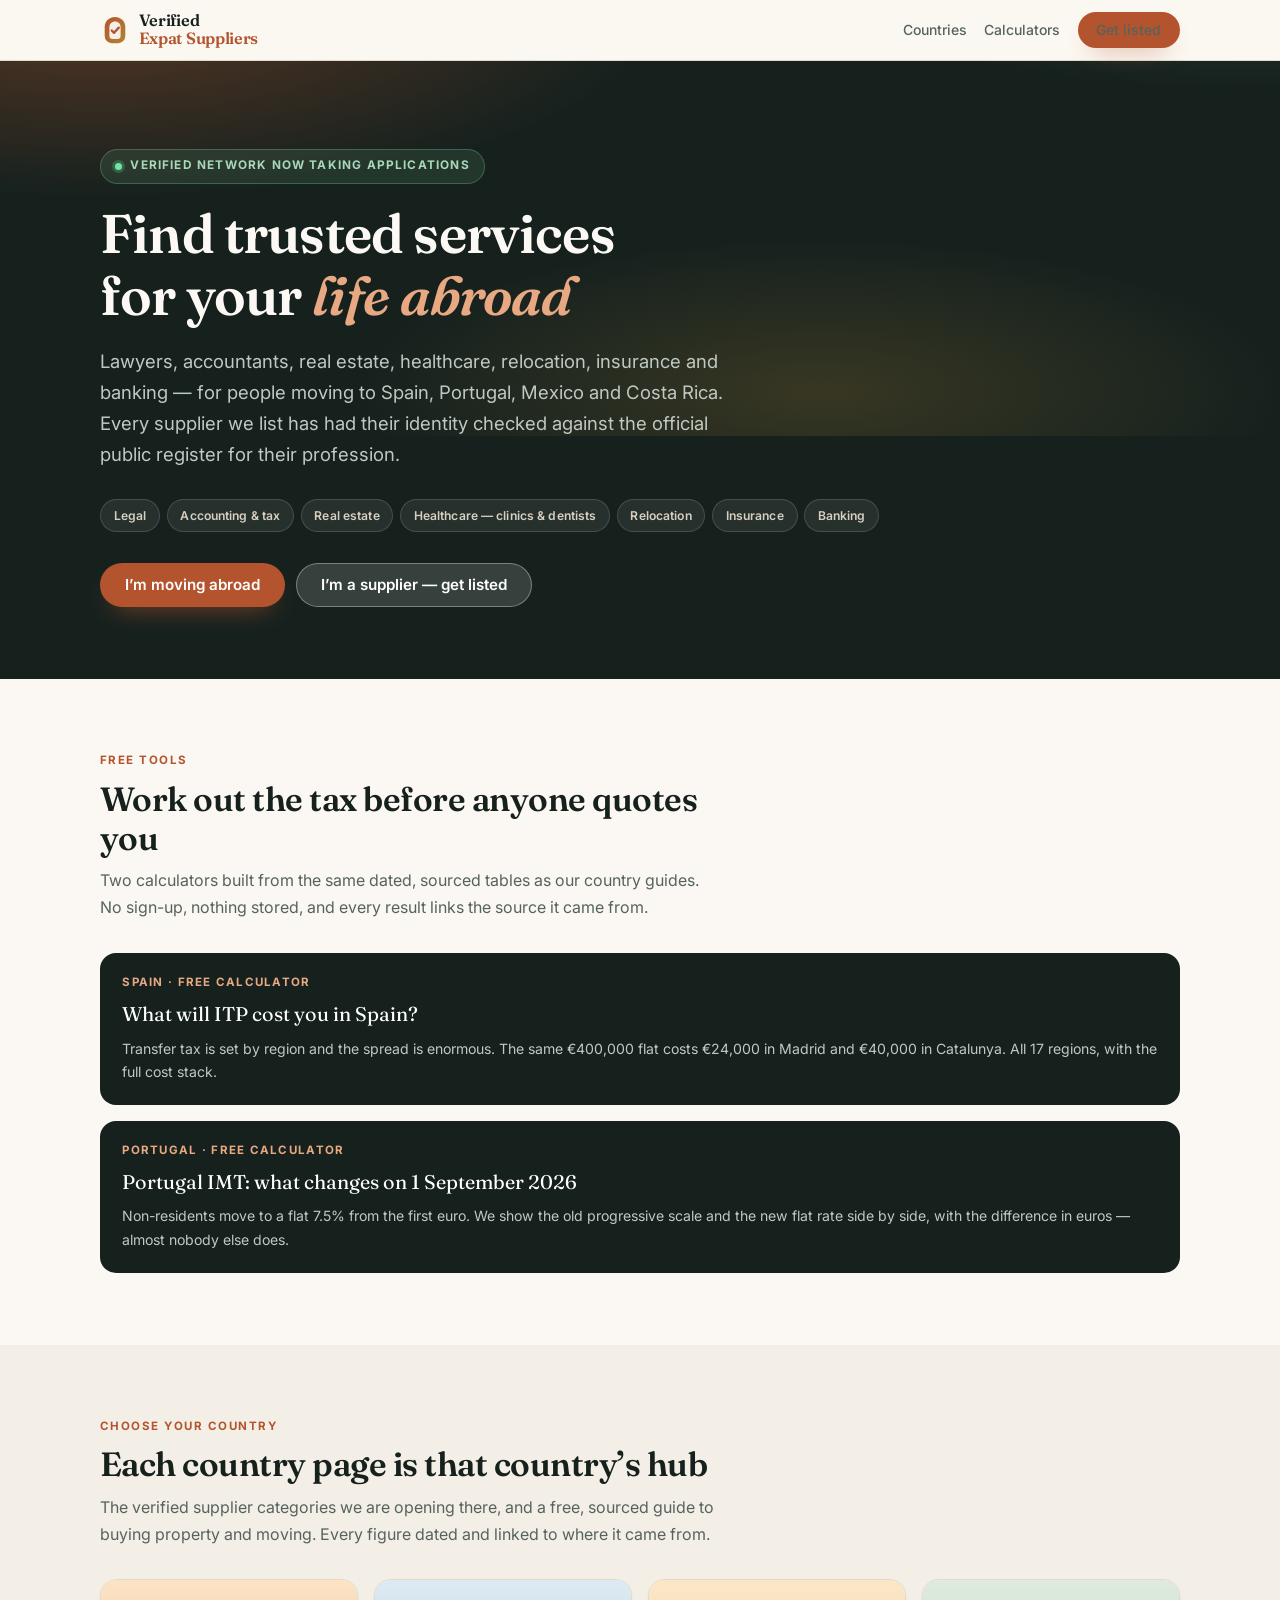
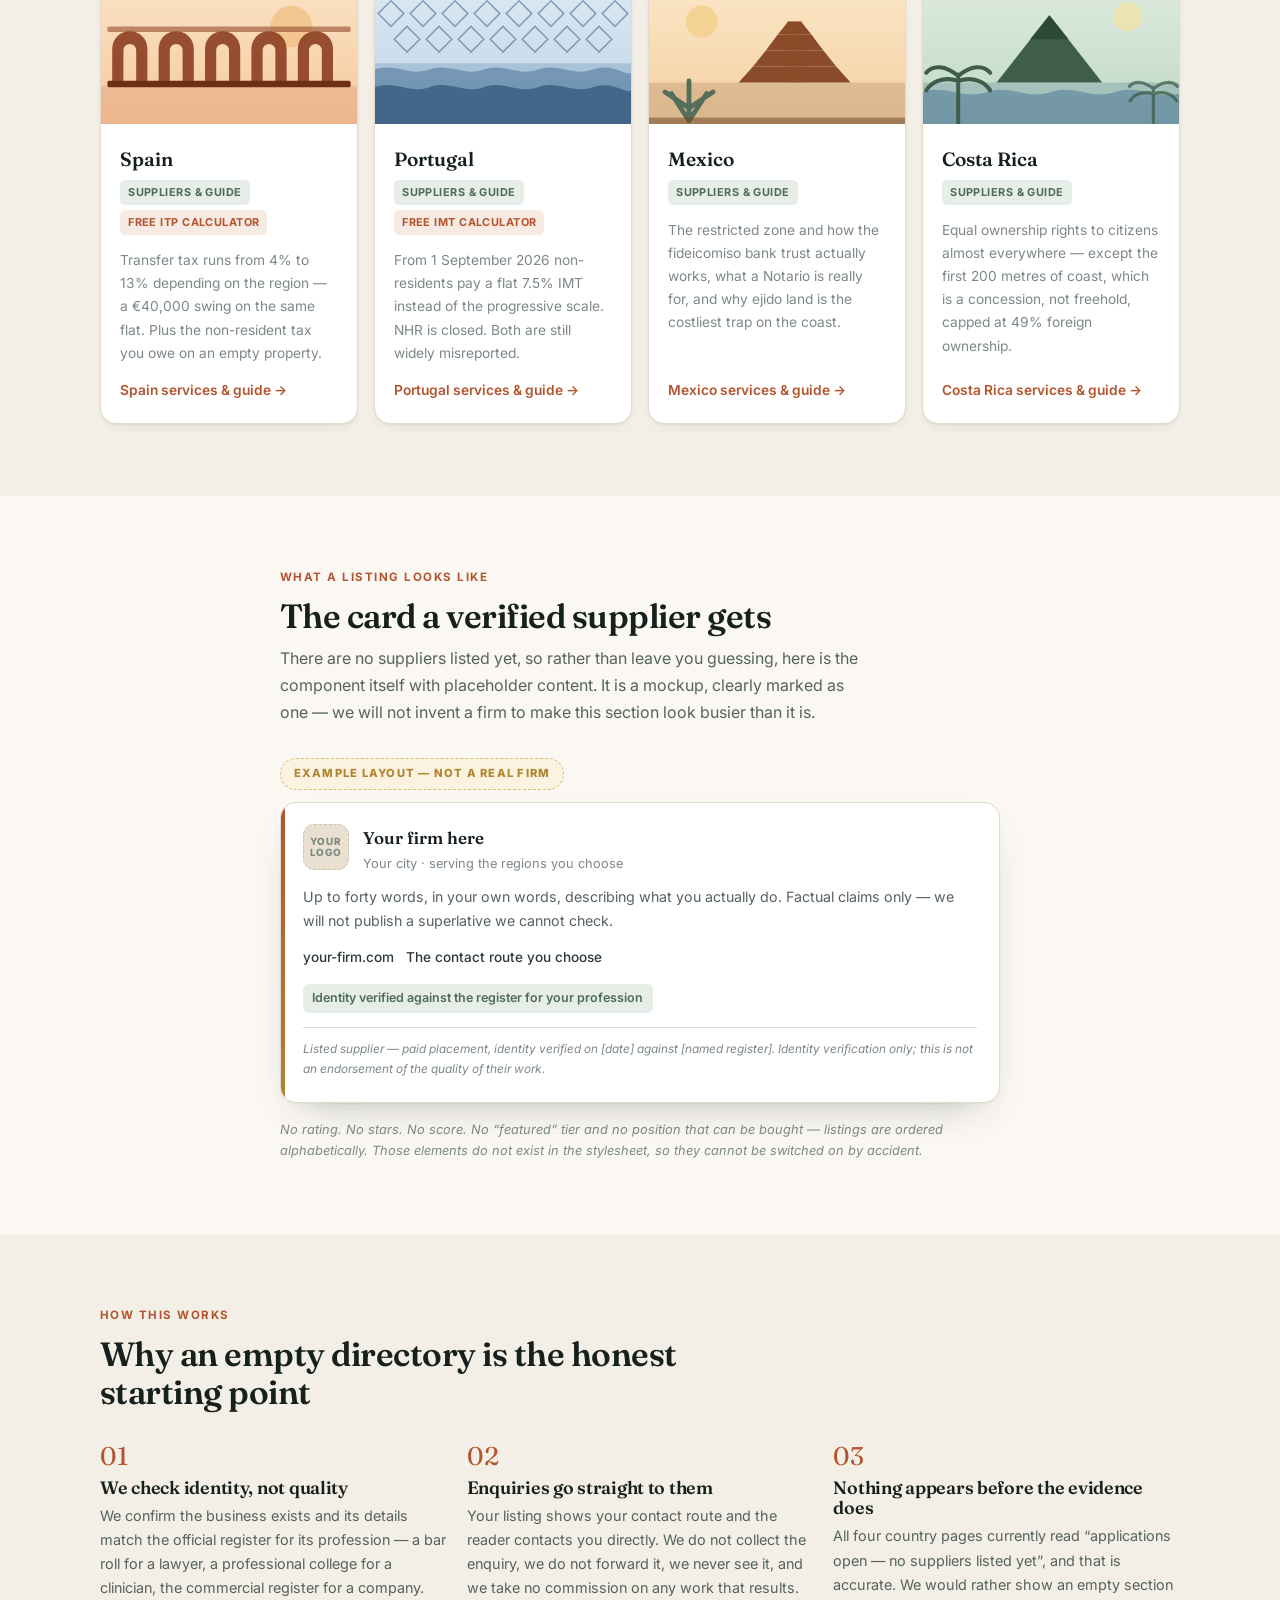
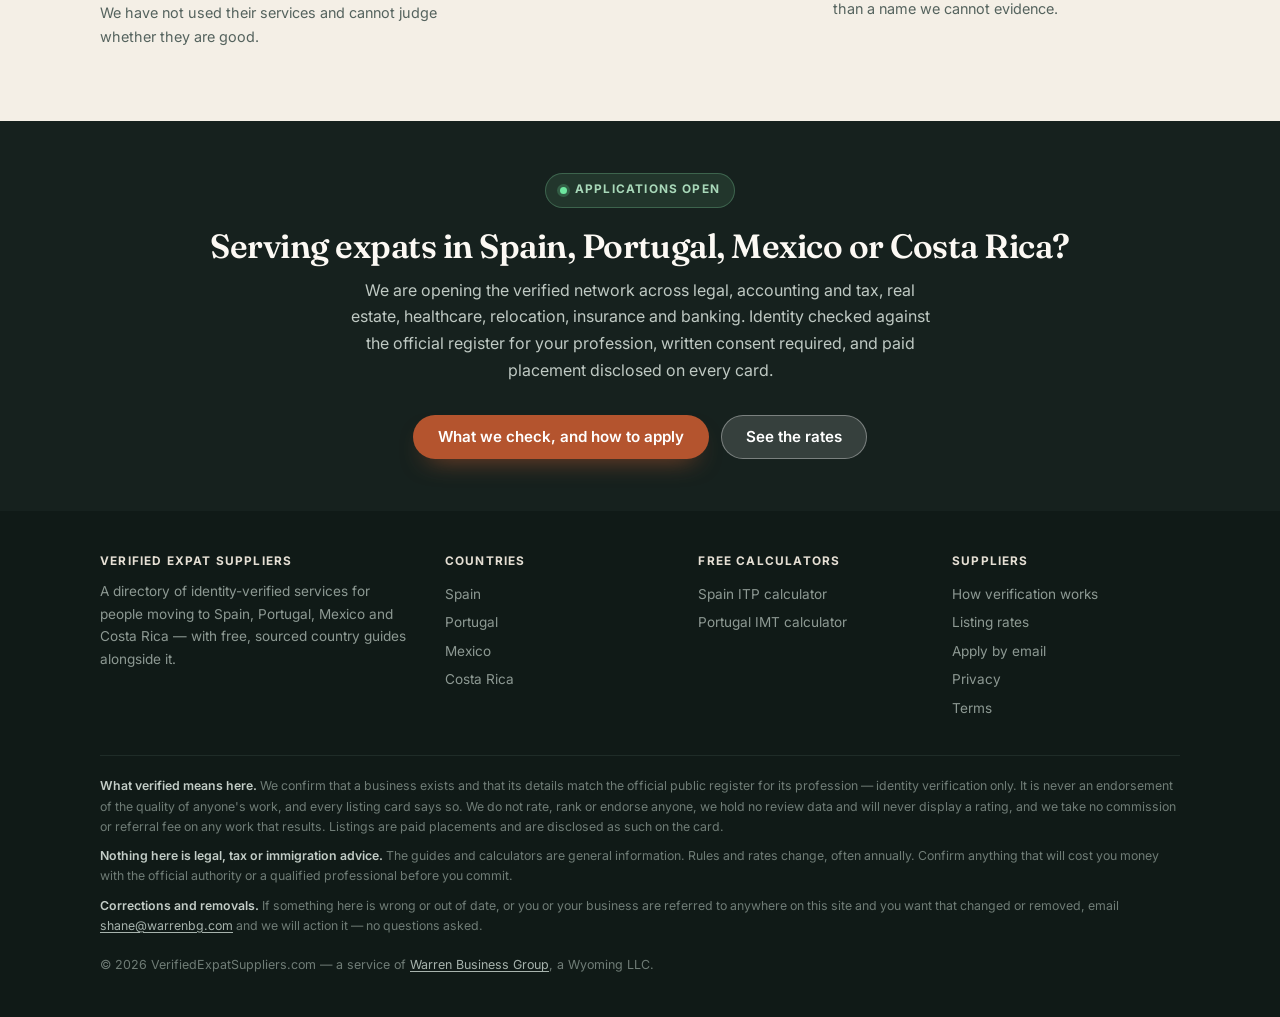
==== commit 510e1265: "Premium redesign, plus the Spain ITP and Portugal IMT calculators Design: Fraunces display serif pai" ====
--- a/index.html
+++ b/index.html
@@ -4,135 +4,233 @@
   <meta name="google-site-verification" content="yyzo3aQHIK1LxIy3PZMqnrf1hSeuXZPA-B-aoXvJIKo" />
   <meta charset="UTF-8">
   <meta name="viewport" content="width=device-width, initial-scale=1.0">
-  <title>Verified Suppliers for Expats — Lawyers, Accountants, Healthcare and More in Spain, Portugal, Mexico and Costa Rica</title>
-  <meta name="description" content="A directory of identity-verified service suppliers for expats — legal, accounting and tax, real estate, healthcare, relocation, insurance and banking — in Spain, Portugal, Mexico and Costa Rica. Applications from suppliers are open. Free sourced country guides alongside.">
-  <meta name="keywords" content="expat lawyers Spain, expat accountants Portugal, expat services Mexico, relocation Costa Rica, verified expat suppliers directory">
+  <title>Verified Expat Suppliers — Trusted Services for Spain, Portugal, Mexico and Costa Rica</title>
+  <meta name="description" content="A directory of identity-verified services for expats — legal, accounting and tax, real estate, healthcare, relocation, insurance and banking — in Spain, Portugal, Mexico and Costa Rica. Free property tax calculators and sourced country guides.">
   <link rel="canonical" href="https://verifiedexpatsuppliers.com/">
-  <style>
-    *, *::before, *::after { box-sizing: border-box; margin: 0; padding: 0; }
-    :root { --gold:#f59e0b; --dark:#0f172a; --mid:#1e293b; --line:#334155; --muted:#94a3b8; }
-    body { font-family:-apple-system,BlinkMacSystemFont,'Segoe UI',Roboto,sans-serif; background:var(--dark); color:#e2e8f0; line-height:1.7; }
-    a { color:var(--gold); }
-    header { background:linear-gradient(135deg,#0f172a,#1e3a5f); border-bottom:2px solid var(--gold); padding:1.25rem 1.5rem; text-align:center; }
-    header h1 { font-size:1.5rem; font-weight:800; color:#fff; }
-    header h1 span { color:var(--gold); }
-    header p { color:var(--muted); font-size:0.88rem; margin-top:0.3rem; }
-    .hero { text-align:center; padding:3.5rem 1.5rem 2rem; max-width:720px; margin:0 auto; }
-    .hero h2 { font-size:clamp(1.6rem,4vw,2.4rem); font-weight:800; color:#fff; line-height:1.25; margin-bottom:1rem; }
-    .hero p { color:var(--muted); font-size:1rem; margin-bottom:0.75rem; }
-    .wrap { max-width:900px; margin:0 auto; padding:0 1.5rem 3rem; }
-    .section-label { font-size:0.72rem; font-weight:800; text-transform:uppercase; letter-spacing:0.12em; color:var(--gold); margin:2rem 0 1rem; text-align:center; }
-    .country-grid { display:grid; grid-template-columns:repeat(auto-fit,minmax(240px,1fr)); gap:1rem; }
-    .country-card { background:var(--mid); border:1px solid var(--line); border-radius:14px; padding:1.75rem 1.5rem; text-decoration:none; color:#fff; transition:all 0.2s; display:block; }
-    .country-card:hover { border-color:var(--gold); transform:translateY(-2px); box-shadow:0 8px 24px rgba(245,158,11,0.15); }
-    .country-flag { font-size:2.5rem; display:block; margin-bottom:0.6rem; }
-    .country-name { font-size:1.15rem; font-weight:800; margin-bottom:0.35rem; }
-    .country-sub { font-size:0.82rem; color:var(--muted); line-height:1.55; }
-    .country-read { display:inline-block; margin-top:0.75rem; font-size:0.8rem; font-weight:700; color:var(--gold); }
-    .panel { background:var(--mid); border-radius:12px; padding:1.75rem; margin-top:2.5rem; }
-    .panel h3 { font-size:1.05rem; font-weight:800; color:#fff; margin-bottom:0.6rem; }
-    .panel p { color:#cbd5e1; font-size:0.9rem; margin-bottom:0.75rem; }
-    .honest { border-left:4px solid var(--gold); }
-    .hero-ctas { display:flex; gap:0.7rem; justify-content:center; flex-wrap:wrap; margin-top:1.4rem; }
-    .btn { display:inline-block; text-decoration:none; font-weight:700; font-size:0.92rem; padding:0.7rem 1.4rem; border-radius:99px; }
-    .btn-primary { background:var(--gold); color:#0f172a; }
-    .btn-ghost { border:1.5px solid var(--line); color:#e2e8f0; }
-    .btn-ghost:hover { border-color:var(--gold); color:var(--gold); }
-    .smallprint { border-top:1px solid var(--line); margin-top:2.5rem; padding-top:1.25rem; font-size:0.78rem; color:#64748b; line-height:1.65; }
-    .smallprint h3 { font-size:0.8rem; font-weight:800; color:#94a3b8; margin-bottom:0.5rem; text-transform:uppercase; letter-spacing:0.06em; }
-    .smallprint p { margin-bottom:0.6rem; }
-    .chips { display:flex; flex-wrap:wrap; gap:0.4rem; justify-content:center; margin:1.5rem auto 0; max-width:660px; }
-    .chip { background:rgba(245,158,11,0.11); border:1px solid rgba(245,158,11,0.4); color:#fcd34d; font-size:0.78rem; font-weight:700; padding:0.32rem 0.8rem; border-radius:99px; }
-    .open-note { display:inline-block; background:rgba(52,211,153,0.12); border:1px solid rgba(52,211,153,0.45); color:#6ee7b7; font-size:0.82rem; font-weight:700; padding:0.4rem 0.95rem; border-radius:99px; margin-bottom:1.1rem; }
-    .btn-supplier { background:var(--gold); color:#0f172a; box-shadow:0 6px 20px rgba(245,158,11,0.28); }
-    .supplier-band { background:linear-gradient(135deg,#1e3a5f,#0f172a); border:2px solid var(--gold); border-radius:16px; padding:2rem 1.75rem; margin-top:2.5rem; text-align:center; }
-    .supplier-band h3 { font-size:1.2rem; font-weight:800; color:#fff; margin-bottom:0.5rem; }
-    .supplier-band p { color:#cbd5e1; font-size:0.92rem; max-width:600px; margin:0 auto 1.1rem; }
-    footer { border-top:1px solid var(--line); text-align:center; padding:2rem 1.5rem; color:#64748b; font-size:0.8rem; }
-    footer a { color:#64748b; margin:0 0.4rem; }
-  </style>
+  <link rel="icon" href="/assets/logo.svg" type="image/svg+xml">
+  <meta name="theme-color" content="#16211E">
+  <meta property="og:type" content="website">
+  <meta property="og:site_name" content="Verified Expat Suppliers">
+  <meta property="og:title" content="Verified Expat Suppliers — Trusted Services for Spain, Portugal, Mexico and Costa Rica">
+  <meta property="og:description" content="A directory of identity-verified services for expats — legal, accounting and tax, real estate, healthcare, relocation, insurance and banking — in Spain, Portugal, Mexico and Costa Rica. Free property tax calculators and sourced country guides.">
+  <meta property="og:url" content="https://verifiedexpatsuppliers.com/">
+  <meta name="twitter:card" content="summary_large_image">
+  <meta name="twitter:title" content="Verified Expat Suppliers — Trusted Services for Spain, Portugal, Mexico and Costa Rica">
+  <meta name="twitter:description" content="A directory of identity-verified services for expats — legal, accounting and tax, real estate, healthcare, relocation, insurance and banking — in Spain, Portugal, Mexico and Costa Rica. Free property tax calculators and sourced country guides.">
+  <link rel="preconnect" href="https://fonts.googleapis.com">
+  <link rel="preconnect" href="https://fonts.gstatic.com" crossorigin>
+  <link href="https://fonts.googleapis.com/css2?family=Fraunces:opsz,wght@9..144,400;9..144,600&family=Inter:wght@400;500;600;700&display=swap" rel="stylesheet">
+  <link rel="stylesheet" href="/assets/site.css">
   <script async src="https://pagead2.googlesyndication.com/pagead/js/adsbygoogle.js?client=ca-pub-6286935824893984" crossorigin="anonymous"></script>
 </head>
 <body>
 
-<header>
-  <h1>Verified <span>Expat Suppliers</span></h1>
-  <p>Trusted services for your life abroad — and free guides to go with them</p>
+<header class="site-head">
+  <div class="shell head-in">
+    <a class="logo" href="/">
+      <img class="logo-mark" src="/assets/logo.svg" alt="" width="30" height="30">
+      <span class="logo-txt">Verified<br><em>Expat Suppliers</em></span>
+    </a>
+    <nav class="head-nav">
+      <a href="/#countries" class="nav-hide">Countries</a>
+      <a href="/spain/itp-calculator/" class="nav-hide">Calculators</a>
+      <a href="/for-suppliers/" class="btn btn-primary btn-sm">Get listed</a>
+    </nav>
+  </div>
 </header>
 
 <section class="hero">
-  <div class="open-note">Applications from suppliers are open</div>
-  <h2>Find trusted services<br>for your life abroad</h2>
-  <p>Lawyers, accountants, real estate, healthcare, relocation, insurance and banking — for expats in Spain, Portugal, Mexico and Costa Rica. Every supplier we list has had their identity checked against the official public register for their profession, and every listing says exactly what that does and does not mean.</p>
-  <div class="chips">
-    <span class="chip">Legal</span>
-    <span class="chip">Accounting &amp; tax</span>
-    <span class="chip">Real estate</span>
-    <span class="chip">Healthcare — clinics &amp; dentists</span>
-    <span class="chip">Relocation</span>
-    <span class="chip">Insurance</span>
-    <span class="chip">Banking</span>
-  </div>
-  <div class="hero-ctas">
-    <a class="btn btn-primary" href="#countries">I&rsquo;m moving abroad</a>
-    <a class="btn btn-supplier" href="/for-suppliers/">I&rsquo;m a supplier — get listed</a>
-  </div>
-</section>
-
-<div class="wrap">
-  <div class="section-label" id="countries">Choose your country</div>
-  <p style="text-align:center;color:var(--muted);font-size:0.9rem;margin:-0.4rem auto 1.4rem;max-width:600px">Each country page is the hub for that country: the verified supplier categories we are opening, and a free sourced guide to buying property and moving there.</p>
-  <div class="country-grid">
-    <a class="country-card" href="/spain/">
-      <span class="country-flag">🇪🇸</span>
-      <div class="country-name">Spain</div>
-      <div class="country-sub">Regional transfer tax from 6% to 13%, the non-resident tax you owe even on an empty property, and the residency routes left since the golden visa ended in April 2025.</div>
-      <span class="country-read">Spain suppliers &amp; guide &rarr;</span>
-    </a>
-    <a class="country-card" href="/portugal/">
-      <span class="country-flag">🇵🇹</span>
-      <div class="country-name">Portugal</div>
-      <div class="country-sub">A flat 7.5% transfer tax for non-residents starts 1 September 2026, and the NHR tax regime is closed. Both are still widely misreported online.</div>
-      <span class="country-read">Portugal suppliers &amp; guide &rarr;</span>
-    </a>
-    <a class="country-card" href="/mexico/">
-      <span class="country-flag">🇲🇽</span>
-      <div class="country-name">Mexico</div>
-      <div class="country-sub">The restricted zone and how the fideicomiso bank trust actually works, what a Notario is really for, and why ejido land is the costliest trap on the coast.</div>
-      <span class="country-read">Mexico suppliers &amp; guide &rarr;</span>
-    </a>
-    <a class="country-card" href="/costa-rica/">
-      <span class="country-flag">🇨🇷</span>
-      <div class="country-name">Costa Rica</div>
-      <div class="country-sub">Equal ownership rights to citizens almost everywhere — except the first 200 metres of coast, which is a concession, not freehold, and capped at 49% foreign ownership.</div>
-      <span class="country-read">Costa Rica suppliers &amp; guide &rarr;</span>
-    </a>
-  </div>
-
-  <div class="supplier-band">
-    <h3>Are you a supplier serving expats?</h3>
-    <p>We are opening the verified network now, across legal, accounting and tax, real estate, healthcare, relocation, insurance and banking. Verification means we confirm your business exists and your details match the official register for your profession — identity verification, never an endorsement of your work, and every card says so. Listings are paid placements and are disclosed as such on the card.</p>
-    <a class="btn btn-supplier" href="/for-suppliers/">What we check, and how to apply &rarr;</a>
-    <p style="margin:0.9rem 0 0;font-size:0.85rem">Rates are published openly on the <a href="/pricing/">pricing page</a> — no sales call required.</p>
-  </div>
-
-  <div class="panel">
-    <h3>Corrections and removals</h3>
-    <p>If something on this site is wrong or out of date, tell us and we will fix it. If you or your business are referred to anywhere here and you want that changed or removed, email us and we will action it — no questions asked.</p>
-    <p style="font-size:1rem;font-weight:700;margin-bottom:0"><a href="mailto:shane@warrenbg.com?subject=verifiedexpatsuppliers.com%20correction%20or%20removal">shane@warrenbg.com</a></p>
-  </div>
-  <div class="smallprint">
-    <h3>What verified means here, and what it does not</h3>
-    <p>This is a supplier directory with free country guides alongside it. We verify identity against official public registers; we do not rate, rank or endorse anyone, we are not affiliated with any firm or professional, and we take no commission or referral fee on any work that results.</p>
-    <p>Every country page reserves a section for verified suppliers. All four currently read "applications open — no suppliers listed yet", and that is accurate: there are none yet. Where a supplier does appear, "verified" means we hold a dated record of their registration or licence number checked against the issuing register, a confirmed address and contact route, and their written agreement to be listed. Nothing appears before that evidence exists, and we will never display a rating or review score, because we have no review data and will not invent any.</p>
-    <p style="margin-bottom:0">Nothing here is legal, tax or immigration advice. Rules and rates change, often annually. Confirm anything that will cost you money with the official authority or a qualified professional.</p>
-  </div>
-</div>
-
-<footer>
-  <p>&copy; 2026 VerifiedExpatSuppliers.com — General guidance only. We do not rate, rank or endorse anyone, and we take no commission.</p>
-  <p style="margin-top:0.4rem"><a href="/privacy.html">Privacy Policy</a> · <a href="/terms.html">Terms</a></p>
-  <p style="margin-top:0.5rem">A service of <a href="https://warrenbg.com" style="color:#f59e0b;font-weight:700;">Warren Business Group</a></p>
+  <div class="shell hero-in">
+    <span class="pill pill-open"><span class="dot"></span>Verified network now taking applications</span>
+    <h1>Find trusted services for your <span class="accent">life abroad</span></h1>
+    <p class="hero-lede">Lawyers, accountants, real estate, healthcare, relocation, insurance and banking &mdash; for people moving to Spain, Portugal, Mexico and Costa Rica. Every supplier we list has had their identity checked against the official public register for their profession.</p>
+    <div class="chips"><span class="chip">Legal</span><span class="chip">Accounting &amp; tax</span><span class="chip">Real estate</span><span class="chip">Healthcare &mdash; clinics &amp; dentists</span><span class="chip">Relocation</span><span class="chip">Insurance</span><span class="chip">Banking</span></div>
+    <div class="hero-ctas">
+      <a class="btn btn-primary" href="#countries">I&rsquo;m moving abroad</a>
+      <a class="btn btn-light" href="/for-suppliers/">I&rsquo;m a supplier &mdash; get listed</a>
+    </div>
+  </div>
+</section>
+
+<section class="section">
+  <div class="shell">
+    <div class="section-head">
+      <div class="eyebrow">Free tools</div>
+      <h2>Work out the tax before anyone quotes you</h2>
+      <p>Two calculators built from the same dated, sourced tables as our country guides. No sign-up, nothing stored, and every result links the source it came from.</p>
+    </div>
+    <div class="country-grid" style="grid-template-columns:1fr">
+      <div style="display:grid;gap:1rem;grid-template-columns:1fr">
+        <a class="calc-cta" href="/spain/itp-calculator/" style="margin:0">
+          <div class="k">Spain &middot; free calculator</div>
+          <div class="t">What will ITP cost you in Spain?</div>
+          <div class="d">Transfer tax is set by region and the spread is enormous. The same &euro;400,000 flat costs &euro;24,000 in Madrid and &euro;40,000 in Catalunya. All 17 regions, with the full cost stack.</div>
+        </a>
+        <a class="calc-cta" href="/portugal/imt-calculator/" style="margin:0">
+          <div class="k">Portugal &middot; free calculator</div>
+          <div class="t">Portugal IMT: what changes on 1 September 2026</div>
+          <div class="d">Non-residents move to a flat 7.5% from the first euro. We show the old progressive scale and the new flat rate side by side, with the difference in euros &mdash; almost nobody else does.</div>
+        </a>
+      </div>
+    </div>
+  </div>
+</section>
+
+<section class="section section-alt" id="countries">
+  <div class="shell">
+    <div class="section-head">
+      <div class="eyebrow">Choose your country</div>
+      <h2>Each country page is that country&rsquo;s hub</h2>
+      <p>The verified supplier categories we are opening there, and a free, sourced guide to buying property and moving. Every figure dated and linked to where it came from.</p>
+    </div>
+    <div class="country-grid">
+      <a class="country-card" href="/spain/">
+        <img class="country-art" src="/assets/art-spain.svg" alt="" width="320" height="180" loading="lazy">
+        <div class="country-body">
+          <div class="country-name">Spain</div>
+          <div class="country-meta"><span class="tagx">Suppliers &amp; guide</span><span class="tagx tagx-clay">Free ITP calculator</span></div>
+          <p class="country-sub">Transfer tax runs from 4% to 13% depending on the region &mdash; a &euro;40,000 swing on the same flat. Plus the non-resident tax you owe on an empty property.</p>
+          <span class="country-go">Spain services &amp; guide &rarr;</span>
+        </div>
+      </a>
+      <a class="country-card" href="/portugal/">
+        <img class="country-art" src="/assets/art-portugal.svg" alt="" width="320" height="180" loading="lazy">
+        <div class="country-body">
+          <div class="country-name">Portugal</div>
+          <div class="country-meta"><span class="tagx">Suppliers &amp; guide</span><span class="tagx tagx-clay">Free IMT calculator</span></div>
+          <p class="country-sub">From 1 September 2026 non-residents pay a flat 7.5% IMT instead of the progressive scale. NHR is closed. Both are still widely misreported.</p>
+          <span class="country-go">Portugal services &amp; guide &rarr;</span>
+        </div>
+      </a>
+      <a class="country-card" href="/mexico/">
+        <img class="country-art" src="/assets/art-mexico.svg" alt="" width="320" height="180" loading="lazy">
+        <div class="country-body">
+          <div class="country-name">Mexico</div>
+          <div class="country-meta"><span class="tagx">Suppliers &amp; guide</span></div>
+          <p class="country-sub">The restricted zone and how the fideicomiso bank trust actually works, what a Notario is really for, and why ejido land is the costliest trap on the coast.</p>
+          <span class="country-go">Mexico services &amp; guide &rarr;</span>
+        </div>
+      </a>
+      <a class="country-card" href="/costa-rica/">
+        <img class="country-art" src="/assets/art-costa-rica.svg" alt="" width="320" height="180" loading="lazy">
+        <div class="country-body">
+          <div class="country-name">Costa Rica</div>
+          <div class="country-meta"><span class="tagx">Suppliers &amp; guide</span></div>
+          <p class="country-sub">Equal ownership rights to citizens almost everywhere &mdash; except the first 200 metres of coast, which is a concession, not freehold, capped at 49% foreign ownership.</p>
+          <span class="country-go">Costa Rica services &amp; guide &rarr;</span>
+        </div>
+      </a>
+    </div>
+  </div>
+</section>
+
+<section class="section">
+  <div class="shell-n" style="padding-inline:0">
+    <div class="section-head" style="padding-inline:var(--pad)">
+      <div class="eyebrow">What a listing looks like</div>
+      <h2>The card a verified supplier gets</h2>
+      <p>There are no suppliers listed yet, so rather than leave you guessing, here is the component itself with placeholder content. It is a mockup, clearly marked as one &mdash; we will not invent a firm to make this section look busier than it is.</p>
+    </div>
+    <div style="padding-inline:var(--pad)">
+      <div class="sample-wrap">
+        <span class="sample-flag">Example layout &mdash; not a real firm</span>
+        <div class="supplier-card">
+          <div class="sc-top">
+            <div class="sc-avatar">Your<br>logo</div>
+            <div>
+              <div class="sc-name">Your firm here</div>
+              <div class="sc-where">Your city &middot; serving the regions you choose</div>
+            </div>
+          </div>
+          <p class="sc-blurb">Up to forty words, in your own words, describing what you actually do. Factual claims only &mdash; we will not publish a superlative we cannot check.</p>
+          <div class="sc-row">
+            <span>your-firm.com</span>
+            <span>The contact route you choose</span>
+          </div>
+          <span class="sc-verified">Identity verified against the register for your profession</span>
+          <span class="sc-disclosure">Listed supplier &mdash; paid placement, identity verified on [date] against [named register]. Identity verification only; this is not an endorsement of the quality of their work.</span>
+        </div>
+        <p class="calc-note" style="margin-top:1rem">No rating. No stars. No score. No &ldquo;featured&rdquo; tier and no position that can be bought &mdash; listings are ordered alphabetically. Those elements do not exist in the stylesheet, so they cannot be switched on by accident.</p>
+      </div>
+    </div>
+  </div>
+</section>
+
+<section class="section section-alt">
+  <div class="shell">
+    <div class="section-head">
+      <div class="eyebrow">How this works</div>
+      <h2>Why an empty directory is the honest starting point</h2>
+    </div>
+    <div class="feature">
+      <div class="feature-item">
+        <span class="feature-num">01</span>
+        <h3>We check identity, not quality</h3>
+        <p>We confirm the business exists and its details match the official register for its profession &mdash; a bar roll for a lawyer, a professional college for a clinician, the commercial register for a company. We have not used their services and cannot judge whether they are good.</p>
+      </div>
+      <div class="feature-item">
+        <span class="feature-num">02</span>
+        <h3>Enquiries go straight to them</h3>
+        <p>Your listing shows your contact route and the reader contacts you directly. We do not collect the enquiry, we do not forward it, we never see it, and we take no commission on any work that results.</p>
+      </div>
+      <div class="feature-item">
+        <span class="feature-num">03</span>
+        <h3>Nothing appears before the evidence does</h3>
+        <p>All four country pages currently read &ldquo;applications open &mdash; no suppliers listed yet&rdquo;, and that is accurate. We would rather show an empty section than a name we cannot evidence.</p>
+      </div>
+    </div>
+  </div>
+</section>
+
+
+<section class="band">
+  <div class="shell band-in">
+    <span class="pill pill-open"><span class="dot"></span>Applications open</span>
+    <h2>Serving expats in Spain, Portugal, Mexico or Costa Rica?</h2>
+    <p>We are opening the verified network across legal, accounting and tax, real estate, healthcare, relocation, insurance and banking. Identity checked against the official register for your profession, written consent required, and paid placement disclosed on every card.</p>
+    <div class="hero-ctas" style="justify-content:center">
+      <a class="btn btn-primary" href="/for-suppliers/">What we check, and how to apply</a>
+      <a class="btn btn-light" href="/pricing/">See the rates</a>
+    </div>
+  </div>
+</section>
+
+
+<footer class="site-foot">
+  <div class="shell">
+    <div class="foot-cols">
+      <div class="foot-brand">
+        <h4>Verified Expat Suppliers</h4>
+        <p>A directory of identity-verified services for people moving to Spain, Portugal, Mexico and Costa Rica &mdash; with free, sourced country guides alongside it.</p>
+      </div>
+      <div>
+        <h4>Countries</h4>
+        <a href="/spain/">Spain</a>
+        <a href="/portugal/">Portugal</a>
+        <a href="/mexico/">Mexico</a>
+        <a href="/costa-rica/">Costa Rica</a>
+      </div>
+      <div>
+        <h4>Free calculators</h4>
+        <a href="/spain/itp-calculator/">Spain ITP calculator</a>
+        <a href="/portugal/imt-calculator/">Portugal IMT calculator</a>
+      </div>
+      <div>
+        <h4>Suppliers</h4>
+        <a href="/for-suppliers/">How verification works</a>
+        <a href="/pricing/">Listing rates</a>
+        <a href="mailto:shane@warrenbg.com?subject=Supplier%20listing">Apply by email</a>
+        <a href="/privacy.html">Privacy</a>
+        <a href="/terms.html">Terms</a>
+      </div>
+    </div>
+    <div class="foot-small">
+      <p><strong style="color:#C3CDC7">What verified means here.</strong> We confirm that a business exists and that its details match the official public register for its profession &mdash; identity verification only. It is never an endorsement of the quality of anyone's work, and every listing card says so. We do not rate, rank or endorse anyone, we hold no review data and will never display a rating, and we take no commission or referral fee on any work that results. Listings are paid placements and are disclosed as such on the card.</p>
+      <p><strong style="color:#C3CDC7">Nothing here is legal, tax or immigration advice.</strong> The guides and calculators are general information. Rules and rates change, often annually. Confirm anything that will cost you money with the official authority or a qualified professional before you commit.</p>
+      <p><strong style="color:#C3CDC7">Corrections and removals.</strong> If something here is wrong or out of date, or you or your business are referred to anywhere on this site and you want that changed or removed, email <a href="mailto:shane@warrenbg.com?subject=verifiedexpatsuppliers.com%20correction%20or%20removal">shane@warrenbg.com</a> and we will action it &mdash; no questions asked.</p>
+      <p class="foot-base">&copy; 2026 VerifiedExpatSuppliers.com &mdash; a service of <a href="https://warrenbg.com">Warren Business Group</a>, a Wyoming LLC.</p>
+    </div>
+  </div>
 </footer>
 
 </body>
--- a/assets/site.css
+++ b/assets/site.css
@@ -0,0 +1,351 @@
+/* VerifiedExpatSuppliers.com — design system
+   Editorial-meets-SaaS. Display serif (Fraunces) + clean sans (Inter).
+   Warm Mediterranean palette: ivory paper, ink, clay, sage, brass.
+   Mobile-first: every rule below is the phone rule; media queries scale up. */
+
+*, *::before, *::after { box-sizing: border-box; margin: 0; padding: 0; }
+
+:root {
+  /* palette */
+  --paper:      #FBF8F3;
+  --paper-2:    #F4EFE6;
+  --sand:       #E9E0D1;
+  --ink:        #16211E;
+  --ink-2:      #2C3A36;
+  --body:       #55635E;
+  --muted:      #7C8983;
+  --line:       #E2DACD;
+  --line-2:     #CFC4B2;
+  --clay:       #B4542E;
+  --clay-dk:    #93401F;
+  --clay-soft:  #F6EAE3;
+  --sage:       #4E6B5A;
+  --sage-soft:  #E7EEE8;
+  --brass:      #B08532;
+  --white:      #FFFFFF;
+
+  --shadow-sm: 0 1px 2px rgba(22,33,30,.05), 0 6px 16px -10px rgba(22,33,30,.18);
+  --shadow:    0 1px 2px rgba(22,33,30,.05), 0 18px 38px -22px rgba(22,33,30,.35);
+  --shadow-lg: 0 2px 6px rgba(22,33,30,.06), 0 40px 70px -34px rgba(22,33,30,.45);
+
+  --r-sm: 10px;
+  --r:    16px;
+  --r-lg: 24px;
+
+  --serif: 'Fraunces', 'Iowan Old Style', 'Palatino Linotype', Palatino, Georgia, serif;
+  --sans:  'Inter', -apple-system, BlinkMacSystemFont, 'Segoe UI', Roboto, sans-serif;
+
+  --pad: 1.25rem;
+}
+
+html { -webkit-text-size-adjust: 100%; scroll-behavior: smooth; }
+
+body {
+  font-family: var(--sans);
+  background: var(--paper);
+  color: var(--body);
+  line-height: 1.68;
+  font-size: 1rem;
+  -webkit-font-smoothing: antialiased;
+  -moz-osx-font-smoothing: grayscale;
+}
+
+h1, h2, h3, h4 { font-family: var(--serif); color: var(--ink); line-height: 1.15; font-weight: 600; letter-spacing: -0.015em; }
+h1 { font-size: clamp(2rem, 7vw, 3.4rem); font-variation-settings: 'SOFT' 0, 'WONK' 1, 'opsz' 40; }
+h2 { font-size: clamp(1.45rem, 4.2vw, 2.1rem); }
+h3 { font-size: 1.12rem; }
+
+a { color: var(--clay); text-decoration-thickness: 1px; text-underline-offset: 2px; }
+a:hover { color: var(--clay-dk); }
+strong, b { color: var(--ink-2); font-weight: 600; }
+img, svg { max-width: 100%; height: auto; display: block; }
+
+.shell   { max-width: 1120px; margin: 0 auto; padding-inline: var(--pad); }
+.shell-n { max-width: 760px;  margin: 0 auto; padding-inline: var(--pad); }
+
+/* ───────────────────────── header ───────────────────────── */
+.site-head {
+  position: sticky; top: 0; z-index: 60;
+  background: rgba(251,248,243,.86);
+  backdrop-filter: saturate(180%) blur(14px);
+  -webkit-backdrop-filter: saturate(180%) blur(14px);
+  border-bottom: 1px solid var(--line);
+}
+.head-in { display: flex; align-items: center; justify-content: space-between; gap: 1rem; min-height: 60px; }
+.logo { display: flex; align-items: center; gap: .55rem; text-decoration: none; flex-shrink: 0; }
+.logo-mark { width: 30px; height: 30px; flex-shrink: 0; }
+.logo-txt { font-family: var(--serif); font-weight: 600; font-size: 1.02rem; color: var(--ink); letter-spacing: -.02em; line-height: 1.1; }
+.logo-txt em { font-style: normal; color: var(--clay); }
+.head-nav { display: flex; align-items: center; gap: 1.1rem; }
+.head-nav a { font-size: .875rem; font-weight: 500; color: var(--body); text-decoration: none; white-space: nowrap; }
+.head-nav a:hover { color: var(--clay); }
+.head-nav .nav-hide { display: none; }
+@media (min-width: 820px) { .head-nav .nav-hide { display: inline; } }
+
+/* ───────────────────────── buttons ───────────────────────── */
+.btn {
+  display: inline-flex; align-items: center; justify-content: center; gap: .45rem;
+  font-family: var(--sans); font-weight: 600; font-size: .95rem; line-height: 1;
+  padding: .85rem 1.5rem; border-radius: 99px; border: 1.5px solid transparent;
+  text-decoration: none; cursor: pointer; transition: transform .16s, background .16s, box-shadow .16s, color .16s;
+  text-align: center;
+}
+.btn:hover { transform: translateY(-1px); }
+.btn-primary { background: var(--clay); color: var(--white); box-shadow: 0 12px 26px -14px rgba(180,84,46,.9); }
+.btn-primary:hover { background: var(--clay-dk); color: var(--white); }
+.btn-ink     { background: var(--ink); color: var(--white); }
+.btn-ink:hover { background: var(--ink-2); color: var(--white); }
+.btn-outline { border-color: var(--line-2); color: var(--ink); background: transparent; }
+.btn-outline:hover { border-color: var(--ink); color: var(--ink); background: rgba(22,33,30,.03); }
+.btn-light   { background: rgba(255,255,255,.14); border-color: rgba(255,255,255,.34); color: #fff; }
+.btn-light:hover { background: rgba(255,255,255,.24); color: #fff; }
+.btn-sm { padding: .62rem 1.1rem; font-size: .87rem; }
+.btn-block { display: flex; width: 100%; }
+
+/* ───────────────────────── hero ───────────────────────── */
+.hero { position: relative; overflow: hidden; background: var(--ink); color: #EDE7DC; }
+.hero::before {
+  content: ""; position: absolute; inset: -30% -20% auto -20%; height: 560px; pointer-events: none;
+  background:
+    radial-gradient(48% 52% at 20% 24%, rgba(180,84,46,.40) 0%, transparent 64%),
+    radial-gradient(42% 46% at 84% 8%, rgba(78,107,90,.42) 0%, transparent 66%),
+    radial-gradient(38% 40% at 60% 92%, rgba(176,133,50,.22) 0%, transparent 68%);
+}
+.hero-in { position: relative; padding-block: 3.5rem 3rem; }
+@media (min-width: 820px) { .hero-in { padding-block: 5.5rem 4.5rem; } }
+.hero h1 { color: #FCF9F4; max-width: 16ch; margin-bottom: 1.1rem; }
+.hero h1 .accent { color: #E8A882; font-style: italic; }
+.hero-lede { color: #BFC9C3; font-size: 1.05rem; max-width: 54ch; }
+@media (min-width: 820px) { .hero-lede { font-size: 1.16rem; } }
+
+.pill {
+  display: inline-flex; align-items: center; gap: .5rem;
+  font-size: .74rem; font-weight: 700; letter-spacing: .1em; text-transform: uppercase;
+  padding: .4rem .9rem; border-radius: 99px; margin-bottom: 1.2rem;
+}
+.pill-open { color: #A8D8B9; background: rgba(120,200,150,.12); border: 1px solid rgba(120,200,150,.32); }
+.pill-open .dot { width: 7px; height: 7px; border-radius: 50%; background: #6EE7A0; box-shadow: 0 0 0 3px rgba(110,231,160,.22); }
+.pill-quiet { color: var(--clay); background: var(--clay-soft); border: 1px solid rgba(180,84,46,.22); }
+
+.hero-ctas { display: flex; flex-direction: column; gap: .7rem; margin-top: 1.9rem; }
+@media (min-width: 560px) { .hero-ctas { flex-direction: row; flex-wrap: wrap; } }
+
+.chips { display: flex; flex-wrap: wrap; gap: .4rem; margin-top: 1.8rem; }
+.chip {
+  font-size: .76rem; font-weight: 600; letter-spacing: .01em;
+  padding: .34rem .8rem; border-radius: 99px;
+  color: #D8CFC0; background: rgba(255,255,255,.07); border: 1px solid rgba(255,255,255,.15);
+}
+.chips-light .chip { color: var(--sage); background: var(--sage-soft); border-color: rgba(78,107,90,.2); }
+
+/* ───────────────────────── sections ───────────────────────── */
+.section { padding-block: 3.25rem; }
+@media (min-width: 820px) { .section { padding-block: 4.5rem; } }
+.section-alt { background: var(--paper-2); }
+.eyebrow { font-size: .72rem; font-weight: 700; letter-spacing: .13em; text-transform: uppercase; color: var(--clay); margin-bottom: .6rem; }
+.section-head { margin-bottom: 2rem; max-width: 62ch; }
+.section-head p { margin-top: .6rem; }
+.rule { height: 1px; background: var(--line); border: 0; margin-block: 2.5rem; }
+
+/* ───────────────────────── country cards ───────────────────────── */
+.country-grid { display: grid; gap: 1rem; grid-template-columns: 1fr; }
+@media (min-width: 640px) { .country-grid { grid-template-columns: repeat(2, 1fr); } }
+@media (min-width: 1000px) { .country-grid { grid-template-columns: repeat(4, 1fr); } }
+
+.country-card {
+  position: relative; display: flex; flex-direction: column; overflow: hidden;
+  background: var(--white); border: 1px solid var(--line); border-radius: var(--r);
+  text-decoration: none; color: inherit; box-shadow: var(--shadow-sm);
+  transition: transform .2s, box-shadow .2s, border-color .2s;
+}
+.country-card:hover { transform: translateY(-4px); box-shadow: var(--shadow-lg); border-color: var(--line-2); }
+.country-art { display: block; width: 100%; aspect-ratio: 16 / 9; background: var(--sand); }
+.country-body { padding: 1.15rem 1.2rem 1.3rem; display: flex; flex-direction: column; flex: 1; }
+.country-name { font-family: var(--serif); font-size: 1.2rem; font-weight: 600; color: var(--ink); margin-bottom: .3rem; }
+.country-sub { font-size: .86rem; color: var(--muted); flex: 1; margin-bottom: .9rem; }
+.country-meta { display: flex; flex-wrap: wrap; gap: .35rem; margin-bottom: .9rem; }
+.tagx { font-size: .68rem; font-weight: 700; letter-spacing: .04em; text-transform: uppercase; padding: .2rem .5rem; border-radius: 5px; background: var(--sage-soft); color: var(--sage); }
+.tagx-clay { background: var(--clay-soft); color: var(--clay); }
+.country-go { font-size: .86rem; font-weight: 600; color: var(--clay); }
+
+/* ───────────────────────── cards / panels ───────────────────────── */
+.panel { background: var(--white); border: 1px solid var(--line); border-radius: var(--r); padding: 1.5rem; box-shadow: var(--shadow-sm); }
+@media (min-width: 700px) { .panel { padding: 2rem; } }
+.panel-quiet { background: var(--paper-2); box-shadow: none; }
+
+.feature { display: grid; gap: 1.25rem; grid-template-columns: 1fr; }
+@media (min-width: 760px) { .feature { grid-template-columns: repeat(3, 1fr); } }
+.feature-item h3 { margin-bottom: .35rem; }
+.feature-item p { font-size: .9rem; }
+.feature-num { font-family: var(--serif); font-size: 1.6rem; color: var(--clay); line-height: 1; margin-bottom: .5rem; display: block; }
+
+/* ───────────────────────── sample supplier card ───────────────────────── */
+.sample-wrap { position: relative; }
+.sample-flag {
+  display: inline-flex; align-items: center; gap: .4rem;
+  font-size: .7rem; font-weight: 800; letter-spacing: .11em; text-transform: uppercase;
+  color: var(--brass); background: #FBF3DF; border: 1px dashed #D9BE79;
+  padding: .34rem .8rem; border-radius: 99px; margin-bottom: .75rem;
+}
+.supplier-card {
+  background: var(--white); border: 1px solid var(--line); border-radius: var(--r);
+  padding: 1.35rem; box-shadow: var(--shadow); position: relative; overflow: hidden;
+}
+.supplier-card::before { content: ""; position: absolute; inset: 0 auto 0 0; width: 4px; background: linear-gradient(180deg, var(--clay), var(--brass)); }
+.sc-top { display: flex; gap: .9rem; align-items: flex-start; margin-bottom: .7rem; }
+.sc-avatar {
+  width: 46px; height: 46px; border-radius: 11px; flex-shrink: 0;
+  background: var(--sand); border: 1px dashed var(--line-2);
+  display: grid; place-items: center; font-size: .62rem; font-weight: 800;
+  letter-spacing: .06em; text-transform: uppercase; color: var(--muted); text-align: center; line-height: 1.15;
+}
+.sc-name { font-family: var(--serif); font-size: 1.06rem; font-weight: 600; color: var(--ink); }
+.sc-where { font-size: .8rem; color: var(--muted); }
+.sc-blurb { font-size: .89rem; margin-bottom: .8rem; }
+.sc-row { display: flex; flex-wrap: wrap; gap: .8rem; font-size: .85rem; margin-bottom: .9rem; }
+.sc-row span { color: var(--ink-2); font-weight: 500; }
+.sc-verified { display: inline-flex; align-items: center; gap: .35rem; font-size: .78rem; font-weight: 600; color: var(--sage); background: var(--sage-soft); padding: .25rem .6rem; border-radius: 6px; }
+.sc-disclosure {
+  display: block; margin-top: .9rem; padding-top: .75rem; border-top: 1px solid var(--line);
+  font-size: .74rem; color: var(--muted); font-style: italic;
+}
+.sc-empty {
+  border: 1px dashed var(--line-2); border-radius: var(--r); padding: 1.4rem;
+  text-align: center; color: var(--muted); font-size: .9rem; font-weight: 500; background: var(--paper-2);
+}
+
+/* ───────────────────────── calculator ───────────────────────── */
+.calc { background: var(--white); border: 1px solid var(--line); border-radius: var(--r-lg); padding: 1.4rem; box-shadow: var(--shadow); }
+@media (min-width: 700px) { .calc { padding: 2rem; } }
+.calc-label { display: block; font-size: .82rem; font-weight: 600; color: var(--ink-2); margin-bottom: .4rem; }
+.calc-field { margin-bottom: 1.15rem; }
+.calc-hint { font-size: .78rem; color: var(--muted); margin-top: .35rem; }
+.input, select.input {
+  width: 100%; font-family: var(--sans); font-size: 1rem; color: var(--ink);
+  background: var(--paper); border: 1.5px solid var(--line-2); border-radius: var(--r-sm);
+  padding: .8rem .95rem; outline: none; transition: border-color .15s, box-shadow .15s;
+  -webkit-appearance: none; appearance: none;
+}
+select.input { background-image: url("data:image/svg+xml;charset=UTF-8,%3csvg xmlns='http://www.w3.org/2000/svg' viewBox='0 0 24 24' fill='none' stroke='%2355635E' stroke-width='2' stroke-linecap='round'%3e%3cpath d='m6 9 6 6 6-6'/%3e%3c/svg%3e"); background-repeat: no-repeat; background-position: right .8rem center; background-size: 18px; padding-right: 2.4rem; }
+.input:focus { border-color: var(--clay); box-shadow: 0 0 0 4px rgba(180,84,46,.13); }
+.input-money { position: relative; }
+.input-money .cur { position: absolute; left: .95rem; top: 50%; transform: translateY(-50%); color: var(--muted); font-weight: 600; pointer-events: none; }
+.input-money .input { padding-left: 2.1rem; }
+
+.calc-out { margin-top: 1.5rem; }
+.calc-headline { background: var(--ink); color: #F3EEE4; border-radius: var(--r); padding: 1.4rem; text-align: center; }
+.calc-headline .k { font-size: .78rem; letter-spacing: .09em; text-transform: uppercase; color: #A6B2AC; margin-bottom: .3rem; }
+.calc-headline .v { font-family: var(--serif); font-size: clamp(2rem, 8vw, 2.8rem); font-weight: 600; color: #fff; line-height: 1.05; }
+.calc-headline .s { font-size: .84rem; color: #BFC9C3; margin-top: .4rem; }
+.calc-rows { margin-top: 1rem; border: 1px solid var(--line); border-radius: var(--r-sm); overflow: hidden; }
+.calc-row { display: flex; justify-content: space-between; align-items: baseline; gap: 1rem; padding: .72rem .95rem; font-size: .9rem; background: var(--white); border-bottom: 1px solid var(--line); }
+.calc-row:last-child { border-bottom: 0; }
+.calc-row .rk { color: var(--body); }
+.calc-row .rv { font-weight: 700; color: var(--ink); font-variant-numeric: tabular-nums; white-space: nowrap; }
+.calc-row-alt { background: var(--paper-2); }
+.calc-row-total { background: var(--sage-soft); }
+.calc-row-total .rk, .calc-row-total .rv { color: var(--sage); font-weight: 700; }
+
+.compare { display: grid; gap: .75rem; grid-template-columns: 1fr; margin-top: 1rem; }
+@media (min-width: 620px) { .compare { grid-template-columns: 1fr 1fr; } }
+.compare-cell { border: 1px solid var(--line); border-radius: var(--r-sm); padding: 1rem; background: var(--white); }
+.compare-cell.now { border-color: var(--line-2); }
+.compare-cell.after { border-color: rgba(180,84,46,.4); background: var(--clay-soft); }
+.compare-cell .ck { font-size: .74rem; font-weight: 700; letter-spacing: .07em; text-transform: uppercase; color: var(--muted); margin-bottom: .3rem; }
+.compare-cell.after .ck { color: var(--clay); }
+.compare-cell .cv { font-family: var(--serif); font-size: 1.6rem; color: var(--ink); font-weight: 600; line-height: 1.1; }
+.compare-delta { margin-top: 1rem; padding: .9rem 1rem; border-radius: var(--r-sm); background: var(--ink); color: #F3EEE4; font-size: .92rem; text-align: center; }
+.compare-delta b { color: #E8A882; }
+
+.calc-note { font-size: .8rem; font-style: italic; color: var(--muted); margin-top: 1rem; }
+.calc-sources { margin-top: 1.1rem; font-size: .82rem; }
+.calc-sources summary { cursor: pointer; font-weight: 600; color: var(--ink-2); font-style: normal; }
+.calc-sources ul { margin: .7rem 0 0 1.1rem; }
+.calc-sources li { margin-bottom: .4rem; }
+
+/* ───────────────────────── prose ───────────────────────── */
+.prose p { margin-bottom: 1rem; }
+.prose h2 { margin: 2.4rem 0 .7rem; padding-top: 1.3rem; border-top: 1px solid var(--line); }
+.prose h3 { margin: 1.6rem 0 .45rem; font-family: var(--sans); font-weight: 700; font-size: 1.02rem; color: var(--ink); }
+.prose ul, .prose ol { margin: 0 0 1.1rem 1.25rem; }
+.prose li { margin-bottom: .5rem; }
+.prose table { width: 100%; border-collapse: collapse; font-size: .89rem; margin-bottom: 1.1rem; display: block; overflow-x: auto; white-space: nowrap; }
+@media (min-width: 760px) { .prose table { display: table; white-space: normal; } }
+.prose th, .prose td { text-align: left; padding: .65rem .75rem; border-bottom: 1px solid var(--line); vertical-align: top; }
+.prose th { font-size: .72rem; text-transform: uppercase; letter-spacing: .06em; color: var(--clay); font-weight: 700; }
+.prose blockquote { border-left: 3px solid var(--clay); padding-left: 1rem; font-style: italic; color: var(--ink-2); margin-bottom: 1rem; }
+.callout { background: var(--sage-soft); border-left: 4px solid var(--sage); border-radius: 0 var(--r-sm) var(--r-sm) 0; padding: 1.05rem 1.2rem; margin: 1.5rem 0; font-size: .93rem; }
+.callout-clay { background: var(--clay-soft); border-left-color: var(--clay); }
+.callout p:last-child { margin-bottom: 0; }
+.legal-line { font-size: .83rem; font-style: italic; color: var(--muted); margin: -.3rem 0 1.1rem; }
+
+/* ───────────────────────── supplier band ───────────────────────── */
+.band { background: var(--ink); color: #E5DFD4; position: relative; overflow: hidden; }
+.band::before { content: ""; position: absolute; inset: auto -10% -60% -10%; height: 420px; background: radial-gradient(50% 60% at 50% 100%, rgba(180,84,46,.34) 0%, transparent 70%); }
+.band-in { position: relative; padding-block: 3.25rem; text-align: center; }
+.band h2 { color: #FCF9F4; margin-bottom: .7rem; }
+.band p { color: #BFC9C3; max-width: 58ch; margin-inline: auto; }
+
+/* ───────────────────────── footer ───────────────────────── */
+.site-foot { background: #101A17; color: #8D9993; font-size: .85rem; padding-block: 2.75rem 2rem; }
+.foot-cols { display: grid; gap: 1.6rem; grid-template-columns: 1fr; margin-bottom: 2rem; }
+@media (min-width: 620px) { .foot-cols { grid-template-columns: repeat(2, 1fr); } }
+@media (min-width: 900px) { .foot-cols { grid-template-columns: 1.4fr 1fr 1fr 1fr; } }
+.foot-cols h4 { font-family: var(--sans); font-size: .74rem; font-weight: 700; letter-spacing: .1em; text-transform: uppercase; color: #E5DFD4; margin-bottom: .7rem; }
+.foot-cols a { display: block; color: #8D9993; text-decoration: none; padding: .18rem 0; }
+.foot-cols a:hover { color: #fff; }
+.foot-brand p { font-size: .85rem; color: #8D9993; max-width: 34ch; }
+.foot-small { border-top: 1px solid #1F2C28; padding-top: 1.3rem; font-size: .77rem; color: #6F7C76; line-height: 1.65; }
+.foot-small p { margin-bottom: .55rem; }
+.foot-small a { color: #A7B3AD; }
+.foot-base { margin-top: 1.2rem; font-size: .78rem; }
+
+/* ───────────────────────── misc ───────────────────────── */
+.crumb { font-size: .82rem; color: var(--muted); margin-bottom: 1rem; }
+.crumb a { color: var(--muted); text-decoration: none; }
+.crumb a:hover { color: var(--clay); }
+.visually-hidden { position: absolute; width: 1px; height: 1px; overflow: hidden; clip: rect(0 0 0 0); white-space: nowrap; }
+@media (prefers-reduced-motion: reduce) {
+  html { scroll-behavior: auto; }
+  * { transition: none !important; animation: none !important; }
+}
+
+/* ───────────────────────── legacy content classes ─────────────────────────
+   The four country guides, /for-suppliers and /pricing were authored against
+   the previous stylesheet. These rules map their markup onto the new system
+   so the content renders correctly without rewriting every page by hand. */
+.wrap { max-width: 760px; margin: 0 auto; padding: 2.25rem var(--pad) 3rem; }
+.standfirst { font-size: 1.06rem; color: var(--body); margin-bottom: 1.4rem; }
+.wrap h2 { margin: 2.4rem 0 .7rem; padding-top: 1.3rem; border-top: 1px solid var(--line); }
+.wrap h2:first-of-type { }
+.wrap h3 { margin: 1.6rem 0 .45rem; font-family: var(--sans); font-weight: 700; font-size: 1.02rem; color: var(--ink); }
+.wrap p { margin-bottom: 1rem; }
+.wrap ul, .wrap ol { margin: 0 0 1.1rem 1.25rem; }
+.wrap li { margin-bottom: .5rem; }
+.wrap table { width: 100%; border-collapse: collapse; font-size: .89rem; margin-bottom: 1.1rem; display: block; overflow-x: auto; }
+@media (min-width: 760px) { .wrap table { display: table; } }
+.wrap th, .wrap td { text-align: left; padding: .65rem .75rem; border-bottom: 1px solid var(--line); vertical-align: top; }
+.wrap th { font-size: .72rem; text-transform: uppercase; letter-spacing: .06em; color: var(--clay); font-weight: 700; }
+.slot { background: var(--white); border: 1px solid var(--line); border-left: 4px solid var(--clay); border-radius: var(--r); padding: 1.4rem; margin: 1.75rem 0 2rem; box-shadow: var(--shadow-sm); }
+.slot h2 { border-top: none !important; margin-top: 0 !important; padding-top: 0 !important; }
+.slot .empty { display: none; }
+.open-note { display: inline-flex; align-items: center; gap: .45rem; font-size: .74rem; font-weight: 700; letter-spacing: .08em; text-transform: uppercase; color: var(--sage); background: var(--sage-soft); border: 1px solid rgba(78,107,90,.28); padding: .34rem .8rem; border-radius: 99px; margin-bottom: .8rem; }
+.slot .chips { margin-top: .9rem; margin-bottom: 1rem; }
+.slot .chip { color: var(--sage); background: var(--sage-soft); border-color: rgba(78,107,90,.2); }
+.guide-lead { border-top: 1px solid var(--line); margin-top: 2.5rem; padding-top: 1.75rem; }
+.guide-lead h2 { border-top: none !important; padding-top: 0 !important; margin-top: 0 !important; }
+.disclaimer { background: var(--paper-2); border-left: 3px solid var(--line-2); border-radius: 0 var(--r-sm) var(--r-sm) 0; padding: 1rem 1.15rem; font-size: .82rem; color: var(--muted); margin: 2.25rem 0 1.4rem; }
+.disclaimer strong { color: var(--body); }
+.sources { background: var(--paper-2); border: 1px solid var(--line); border-radius: var(--r); padding: 1.3rem; margin-top: 2.25rem; font-size: .86rem; }
+.sources h2 { border-top: none !important; padding-top: 0 !important; margin-top: 0 !important; font-size: 1.1rem; }
+.mistake { background: var(--clay-soft); border-left: 3px solid var(--clay); border-radius: 0 var(--r-sm) var(--r-sm) 0; padding: .9rem 1.1rem; margin-bottom: .8rem; }
+.mistake b { display: block; color: var(--ink); font-family: var(--serif); font-size: 1rem; margin-bottom: .2rem; }
+.mistake span { font-size: .89rem; }
+.callout-box, .honest { border-left: 4px solid var(--clay); }
+.back-link { font-size: .84rem; color: var(--muted); text-decoration: none; }
+.back-link:hover { color: var(--clay); }
+.calc-cta { display: block; background: var(--ink); color: #F3EEE4; border-radius: var(--r); padding: 1.3rem 1.4rem; text-decoration: none; margin: 1.75rem 0; transition: transform .18s, box-shadow .18s; }
+.calc-cta:hover { transform: translateY(-2px); box-shadow: var(--shadow-lg); color: #fff; }
+.calc-cta .k { font-size: .72rem; font-weight: 700; letter-spacing: .11em; text-transform: uppercase; color: #E8A882; margin-bottom: .35rem; }
+.calc-cta .t { font-family: var(--serif); font-size: 1.24rem; color: #fff; margin-bottom: .3rem; }
+.calc-cta .d { font-size: .88rem; color: #BFC9C3; }
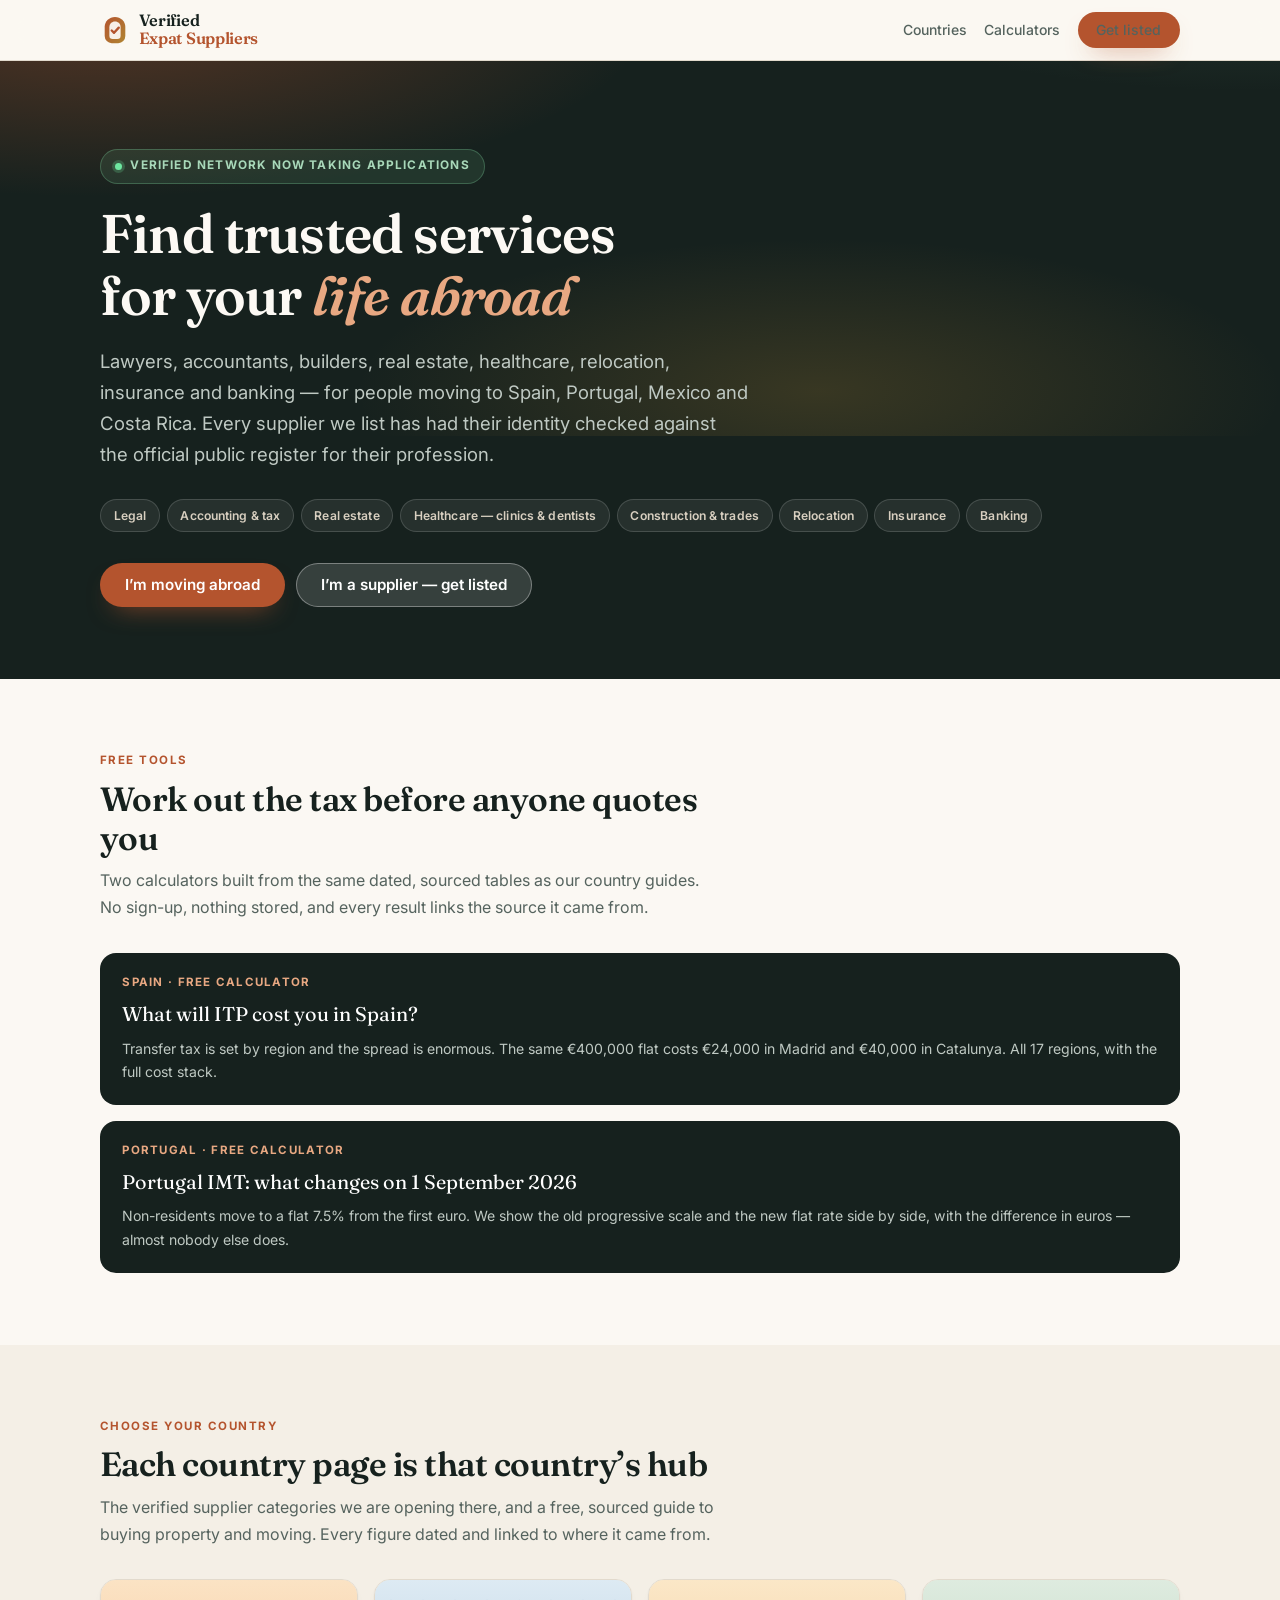
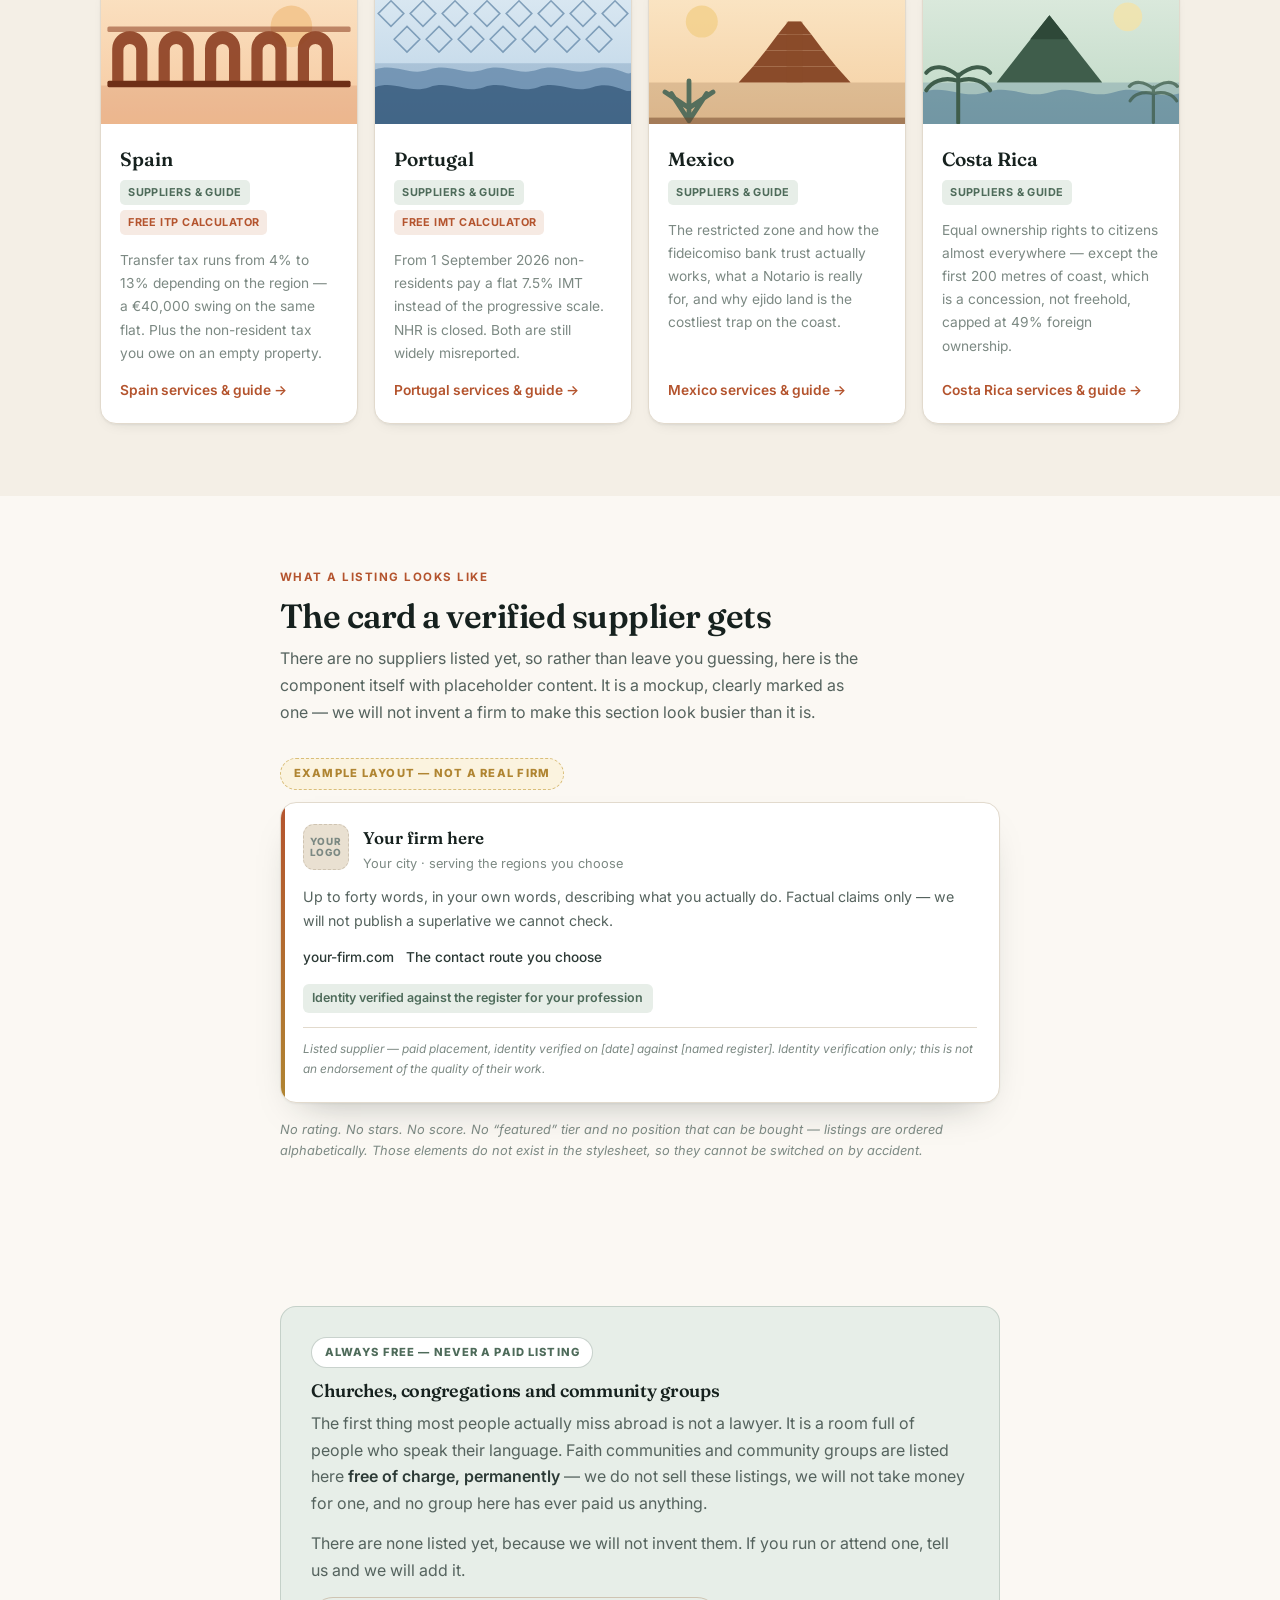
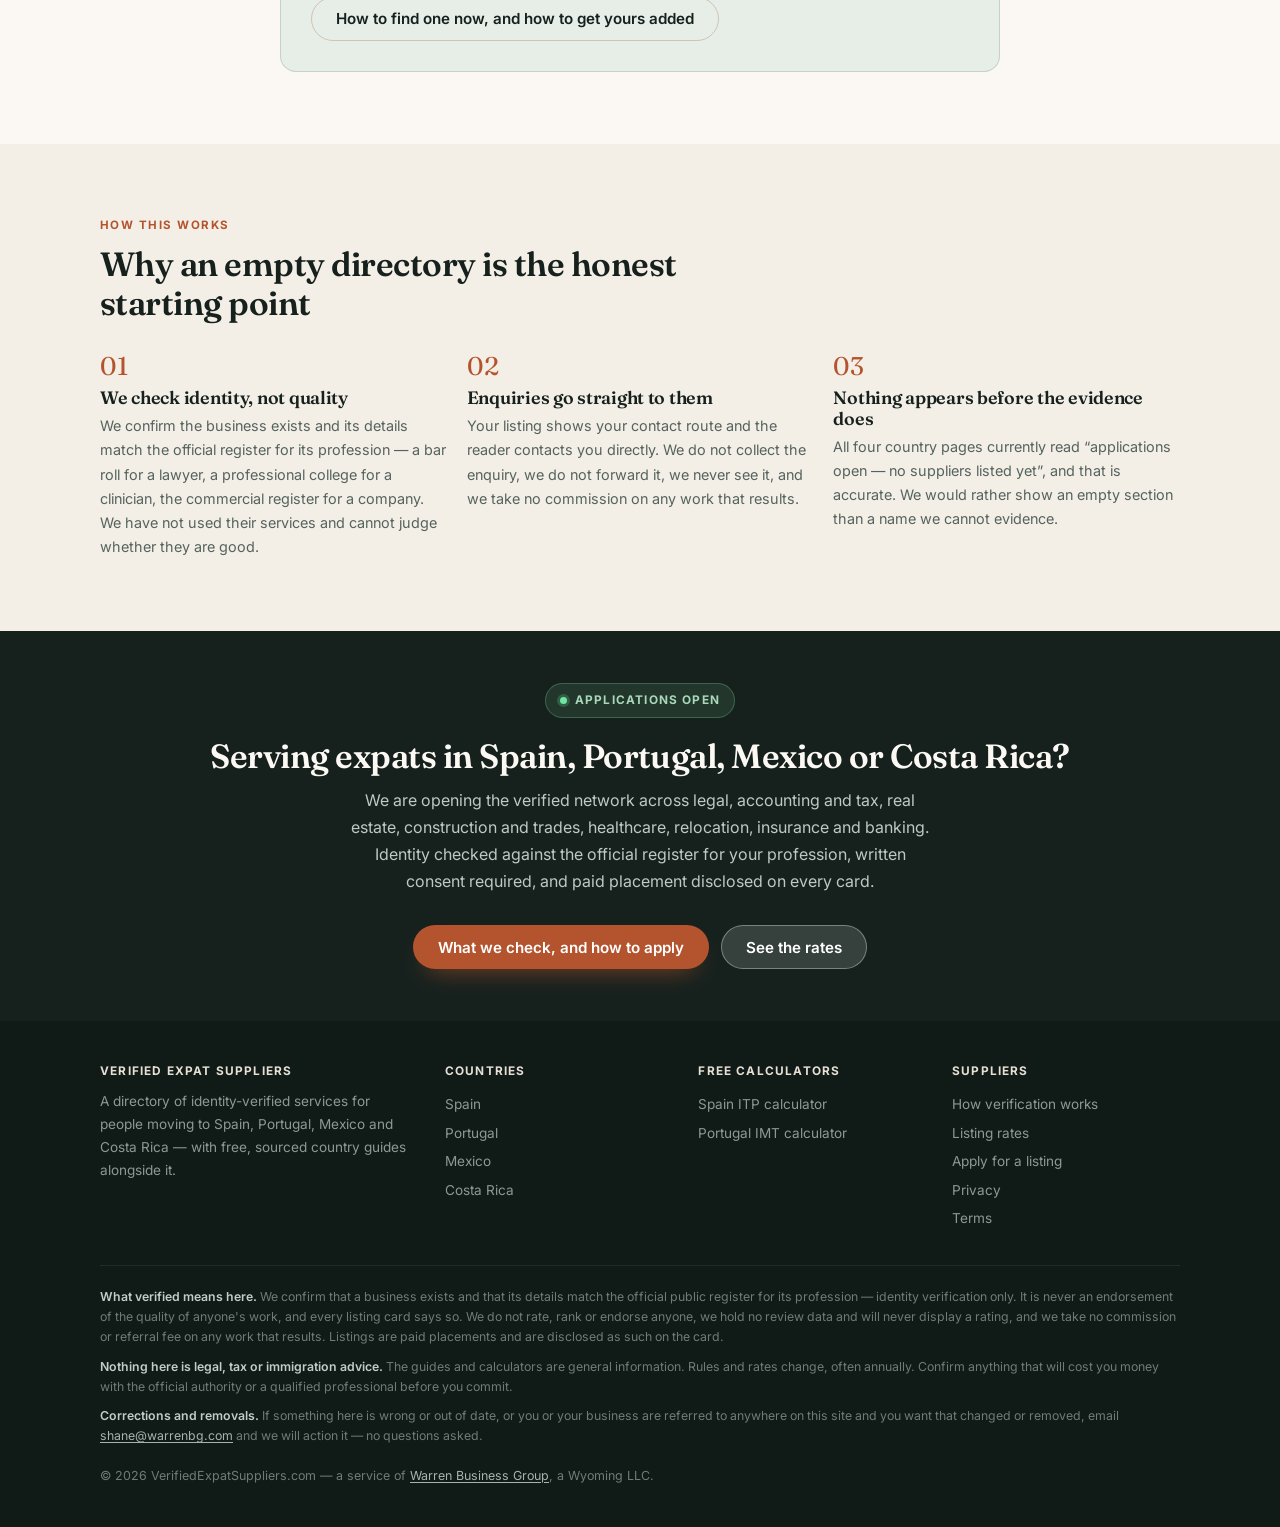
==== commit 5bd193f4: "Add construction and trades, free community listings, and a real application form Construction was t" ====
--- a/index.html
+++ b/index.html
@@ -5,18 +5,18 @@
   <meta charset="UTF-8">
   <meta name="viewport" content="width=device-width, initial-scale=1.0">
   <title>Verified Expat Suppliers — Trusted Services for Spain, Portugal, Mexico and Costa Rica</title>
-  <meta name="description" content="A directory of identity-verified services for expats — legal, accounting and tax, real estate, healthcare, relocation, insurance and banking — in Spain, Portugal, Mexico and Costa Rica. Free property tax calculators and sourced country guides.">
+  <meta name="description" content="A directory of identity-verified services for expats — legal, accounting and tax, real estate, construction and trades, healthcare, relocation, insurance and banking — in Spain, Portugal, Mexico and Costa Rica. Free property tax calculators and sourced country guides.">
   <link rel="canonical" href="https://verifiedexpatsuppliers.com/">
   <link rel="icon" href="/assets/logo.svg" type="image/svg+xml">
   <meta name="theme-color" content="#16211E">
   <meta property="og:type" content="website">
   <meta property="og:site_name" content="Verified Expat Suppliers">
   <meta property="og:title" content="Verified Expat Suppliers — Trusted Services for Spain, Portugal, Mexico and Costa Rica">
-  <meta property="og:description" content="A directory of identity-verified services for expats — legal, accounting and tax, real estate, healthcare, relocation, insurance and banking — in Spain, Portugal, Mexico and Costa Rica. Free property tax calculators and sourced country guides.">
+  <meta property="og:description" content="A directory of identity-verified services for expats — legal, accounting and tax, real estate, construction and trades, healthcare, relocation, insurance and banking — in Spain, Portugal, Mexico and Costa Rica. Free property tax calculators and sourced country guides.">
   <meta property="og:url" content="https://verifiedexpatsuppliers.com/">
   <meta name="twitter:card" content="summary_large_image">
   <meta name="twitter:title" content="Verified Expat Suppliers — Trusted Services for Spain, Portugal, Mexico and Costa Rica">
-  <meta name="twitter:description" content="A directory of identity-verified services for expats — legal, accounting and tax, real estate, healthcare, relocation, insurance and banking — in Spain, Portugal, Mexico and Costa Rica. Free property tax calculators and sourced country guides.">
+  <meta name="twitter:description" content="A directory of identity-verified services for expats — legal, accounting and tax, real estate, construction and trades, healthcare, relocation, insurance and banking — in Spain, Portugal, Mexico and Costa Rica. Free property tax calculators and sourced country guides.">
   <link rel="preconnect" href="https://fonts.googleapis.com">
   <link rel="preconnect" href="https://fonts.gstatic.com" crossorigin>
   <link href="https://fonts.googleapis.com/css2?family=Fraunces:opsz,wght@9..144,400;9..144,600&family=Inter:wght@400;500;600;700&display=swap" rel="stylesheet">
@@ -43,8 +43,8 @@
   <div class="shell hero-in">
     <span class="pill pill-open"><span class="dot"></span>Verified network now taking applications</span>
     <h1>Find trusted services for your <span class="accent">life abroad</span></h1>
-    <p class="hero-lede">Lawyers, accountants, real estate, healthcare, relocation, insurance and banking &mdash; for people moving to Spain, Portugal, Mexico and Costa Rica. Every supplier we list has had their identity checked against the official public register for their profession.</p>
-    <div class="chips"><span class="chip">Legal</span><span class="chip">Accounting &amp; tax</span><span class="chip">Real estate</span><span class="chip">Healthcare &mdash; clinics &amp; dentists</span><span class="chip">Relocation</span><span class="chip">Insurance</span><span class="chip">Banking</span></div>
+    <p class="hero-lede">Lawyers, accountants, builders, real estate, healthcare, relocation, insurance and banking &mdash; for people moving to Spain, Portugal, Mexico and Costa Rica. Every supplier we list has had their identity checked against the official public register for their profession.</p>
+    <div class="chips"><span class="chip">Legal</span><span class="chip">Accounting &amp; tax</span><span class="chip">Real estate</span><span class="chip">Healthcare &mdash; clinics &amp; dentists</span><span class="chip">Construction &amp; trades</span><span class="chip">Relocation</span><span class="chip">Insurance</span><span class="chip">Banking</span></div>
     <div class="hero-ctas">
       <a class="btn btn-primary" href="#countries">I&rsquo;m moving abroad</a>
       <a class="btn btn-light" href="/for-suppliers/">I&rsquo;m a supplier &mdash; get listed</a>
@@ -156,6 +156,21 @@
   </div>
 </section>
 
+
+<section class="section">
+  <div class="shell-n" style="padding-inline:0">
+    <div style="padding-inline:var(--pad)">
+      <div class="free-band">
+        <span class="free-tag">Always free &mdash; never a paid listing</span>
+        <h3>Churches, congregations and community groups</h3>
+        <p>The first thing most people actually miss abroad is not a lawyer. It is a room full of people who speak their language. Faith communities and community groups are listed here <strong>free of charge, permanently</strong> &mdash; we do not sell these listings, we will not take money for one, and no group here has ever paid us anything.</p>
+        <p>There are none listed yet, because we will not invent them. If you run or attend one, tell us and we will add it.</p>
+        <a class="btn btn-outline" href="/community/">How to find one now, and how to get yours added</a>
+      </div>
+    </div>
+  </div>
+</section>
+
 <section class="section section-alt">
   <div class="shell">
     <div class="section-head">
@@ -187,7 +202,7 @@
   <div class="shell band-in">
     <span class="pill pill-open"><span class="dot"></span>Applications open</span>
     <h2>Serving expats in Spain, Portugal, Mexico or Costa Rica?</h2>
-    <p>We are opening the verified network across legal, accounting and tax, real estate, healthcare, relocation, insurance and banking. Identity checked against the official register for your profession, written consent required, and paid placement disclosed on every card.</p>
+    <p>We are opening the verified network across legal, accounting and tax, real estate, construction and trades, healthcare, relocation, insurance and banking. Identity checked against the official register for your profession, written consent required, and paid placement disclosed on every card.</p>
     <div class="hero-ctas" style="justify-content:center">
       <a class="btn btn-primary" href="/for-suppliers/">What we check, and how to apply</a>
       <a class="btn btn-light" href="/pricing/">See the rates</a>
@@ -219,7 +234,7 @@
         <h4>Suppliers</h4>
         <a href="/for-suppliers/">How verification works</a>
         <a href="/pricing/">Listing rates</a>
-        <a href="mailto:shane@warrenbg.com?subject=Supplier%20listing">Apply by email</a>
+        <a href="/apply/">Apply for a listing</a>
         <a href="/privacy.html">Privacy</a>
         <a href="/terms.html">Terms</a>
       </div>
--- a/assets/site.css
+++ b/assets/site.css
@@ -349,3 +349,15 @@
 .calc-cta .k { font-size: .72rem; font-weight: 700; letter-spacing: .11em; text-transform: uppercase; color: #E8A882; margin-bottom: .35rem; }
 .calc-cta .t { font-family: var(--serif); font-size: 1.24rem; color: #fff; margin-bottom: .3rem; }
 .calc-cta .d { font-size: .88rem; color: #BFC9C3; }
+
+/* ───────────────────────── free community listings ─────────────────────────
+   Visually distinct from paid supplier categories on purpose. These are never
+   sold, so they must never look like the ones that are. */
+.chip-free { color: var(--sage); background: rgba(120,200,150,.13); border-color: rgba(120,200,150,.34); }
+.chips-light .chip-free { color: var(--sage); background: var(--sage-soft); border-color: rgba(78,107,90,.3); }
+.free-band { background: var(--sage-soft); border: 1px solid rgba(78,107,90,.22); border-radius: var(--r); padding: 1.4rem; }
+@media (min-width: 700px) { .free-band { padding: 1.9rem; } }
+.free-tag { display: inline-flex; align-items: center; gap: .4rem; font-size: .7rem; font-weight: 800; letter-spacing: .1em; text-transform: uppercase; color: var(--sage); background: #fff; border: 1px solid rgba(78,107,90,.3); padding: .32rem .78rem; border-radius: 99px; margin-bottom: .8rem; }
+.free-band h3 { margin-bottom: .5rem; }
+.free-band p { margin-bottom: .8rem; }
+.free-band p:last-child { margin-bottom: 0; }
